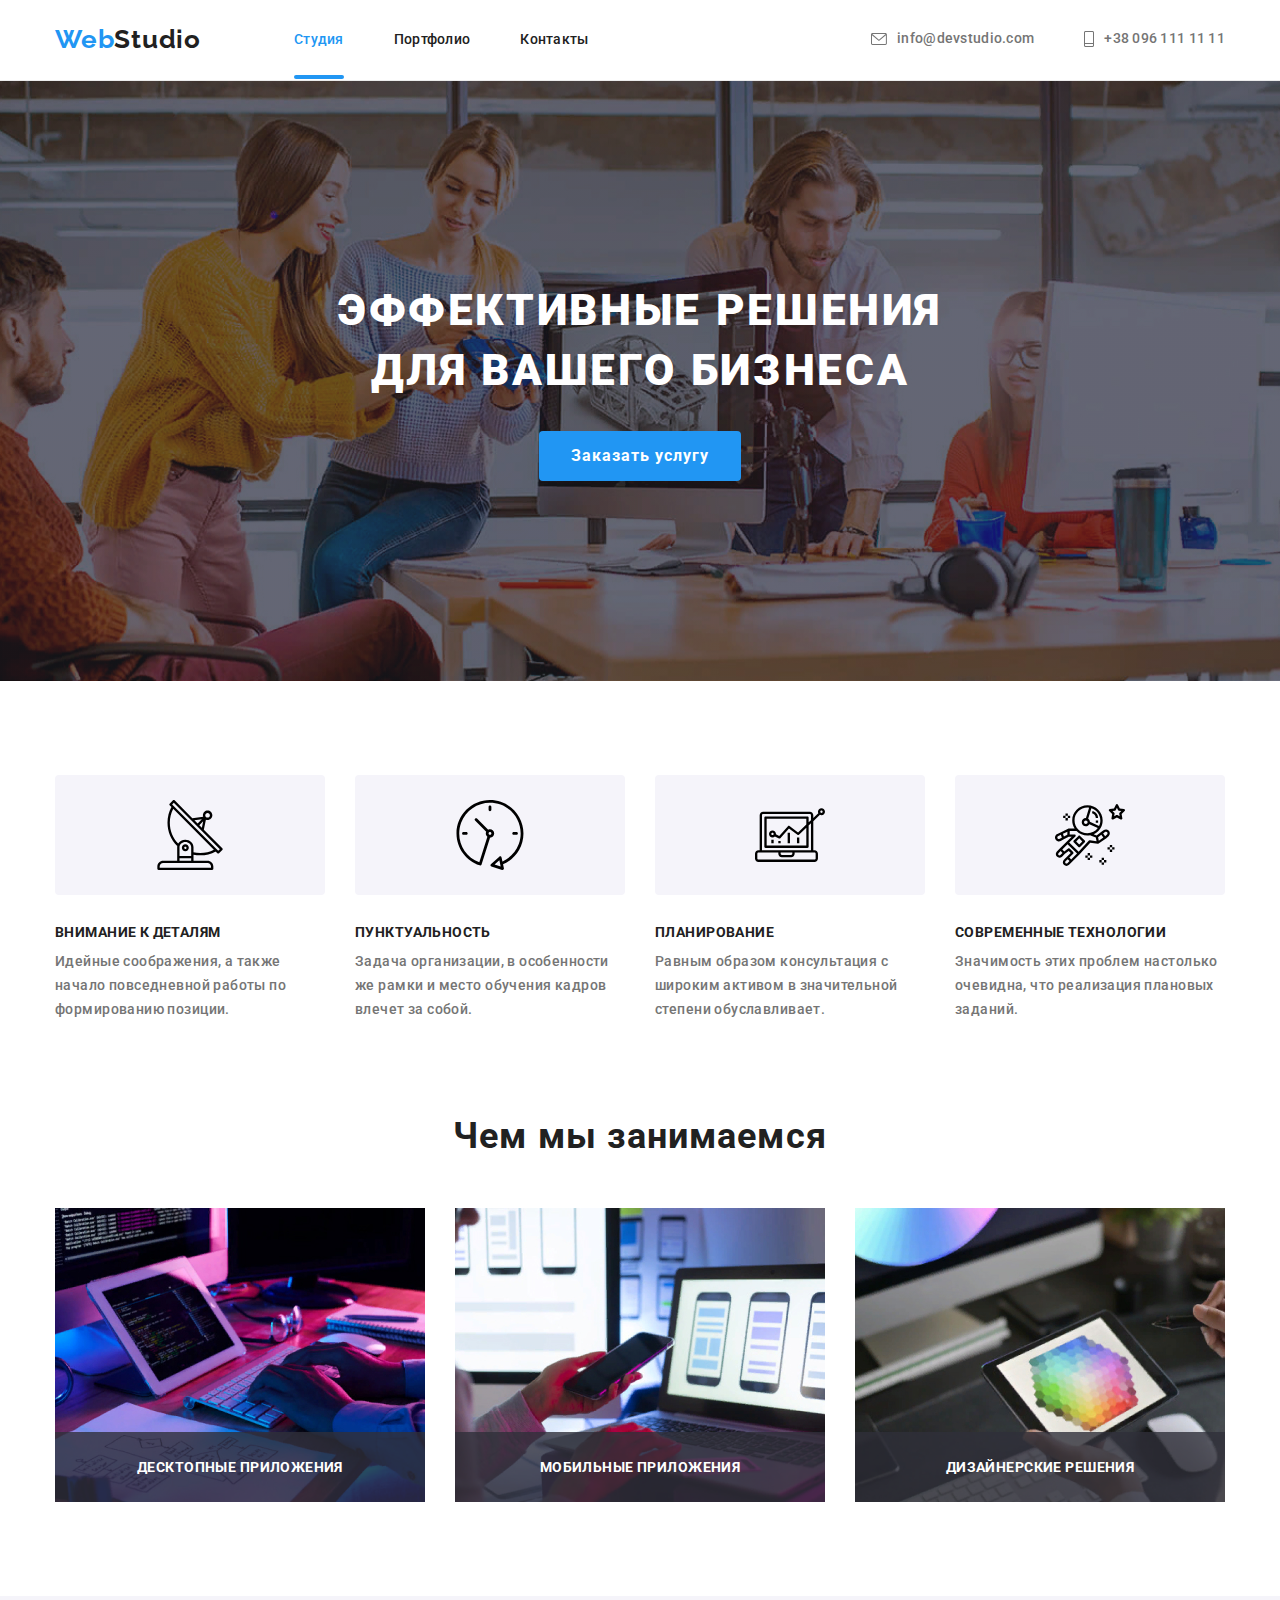
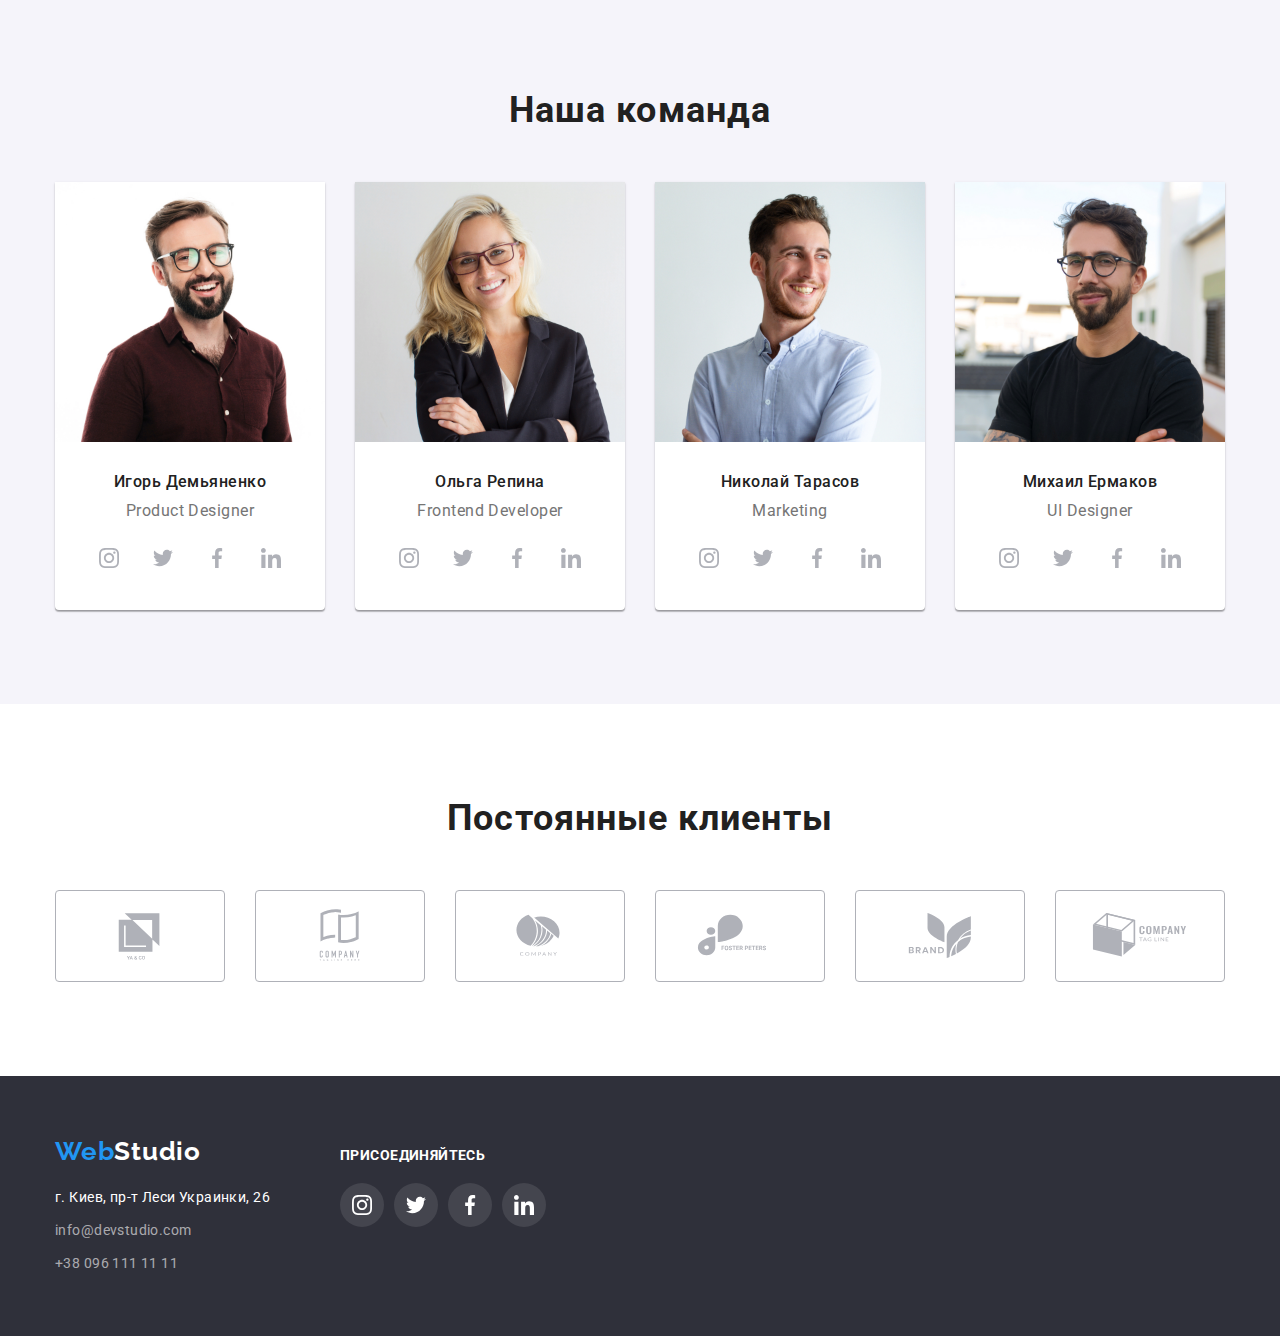
==== index.html @ 75748971 "start" ====
<!DOCTYPE html>
<html lang="ru">
<head>
    <meta charset="UTF-8">
    <meta http-equiv="X-UA-Compatible" content="IE=edge">
    <meta name="viewport" content="width=device-width, initial-scale=1.0">
    <title>Web Studio (Version 2.1) - Figma</title>
    <link rel="stylesheet" href="./css/modern-normalize.css">
    <link rel="stylesheet" href="./css/reset.css">
    <link rel="stylesheet" href="./css/styles.css">
    <link
        href="https://fonts.googleapis.com">
<link rel="preconnect" href="https://fonts.gstatic.com" crossorigin>
<link href="https://fonts.googleapis.com/css2?family=Raleway:wght@700&family=Roboto:wght@400;500;700;900&display=swap"
      rel="stylesheet"
    >
    <link rel="stylesheet" href="https://cdnjs.cloudflare.com/ajax/libs/animate.css/4.1.1/animate.min.css" />
</head>
<body>
    <header class="header">
       <div class="container header-container"> 
        <a class="link" href="/"><span class="first-logo">Web</span><span class="header-logo">Studio</span></a>
        <!-- Навигация на другие страницы -->
        <nav>
            <ul class="list header-list">
                <li class="header-item">
                    <a class="link current header-link" href="index.html">Студия</a>
                </li>
                <li class="header-item">
                    <a class="link header-link" href="portofolio.html">Портфолио</a>
                </li>
                <li class="header-item">
                    <a class="link header-link" href="/contact">Контакты</a>
                </li>
            </ul>            
        </nav>
        <ul class="list header-connect">
            
            <li class="header-item">
                <a class="link header-tel contact-icon-item" href="info@devstudio.com">
                    <svg class="contact-email-icon" width="16" height="12">
                        <use href="./images/icons.svg#icon-email"></use>
                    </svg>info@devstudio.com</a>
            </li>
            <li class="header-item">
                <a class="link  header-tel contact-icon-item" href="tel:+380961111111">
                    <svg class="contact-tel-icon" width="10" height="16">
                        <use href="./images/icons.svg#icon-tel"></use>
                    </svg> +38 096 111 11 11</a>
            </li>
        </ul>          
      </div>
    </header>
    <main>

        <section class="hero hero-background"> 
            <div class="container">
            <h1 class="hero-title">Эффективные решения для вашего бизнеса</h1>
            <button class="hero-btn" type="button" data-modal-open>Заказать услугу</button>
            </div>
        </section>
        <section class="section">
            <div class="container">
            <ul class="list header-list">
                <li class="item-grosse section-item">
                    <div class="section-icon">
                        <svg class="section-social-icon" width="70" height="70">
                            <use href="./images/icons.svg#icon-antenna"></use>
                        </svg>
                    </div>
                    <h3 class="section-title">Внимание к деталям</h3>
                    <p class="section-text">Идейные соображения, а также начало повседневной работы по формированию позиции.</p>
                </li>
                <li class="item-grosse section-item">
                    <div class="section-icon">
                        <svg class="section-social-icon" width="70" height="70">
                            <use href="./images/icons.svg#icon-clock"></use>
                        </svg>
                    </div>
                    <h3 class="section-title">Пунктуальность</h3>
                    <p class="section-text">Задача организации, в особенности же рамки и место обучения кадров влечет за собой.</p>
                </li>
                <li class="item-grosse section-item">
                    <div class="section-icon">
                        <svg class="section-social-icon" width="70" height="70">
                            <use href="./images/icons.svg#icon-diagram"></use>
                        </svg>
                    </div>
                    <h3 class="section-title">Планирование</h3>
                    <p class="section-text">Равным образом консультация с широким активом в значительной степени обуславливает.</p>
                </li>
                <li class="item-grosse section-item">
                    <div class="section-icon">
                        <svg class="section-social-icon" width="70" height="70">
                            <use href="./images/icons.svg#icon-astronaut"></use>
                        </svg>
                    </div>
                    <h3 class="section-title">Современные технологии</h3>
                    <p class="section-text">Значимость этих проблем настолько очевидна, что реализация плановых заданий.</p>
                </li>
            </ul>
            </div>
        </section>
        <section class="occupation">
            <div class="container">
            <h2 class="occupation-title">Чем мы занимаемся</h2>
            <ul class="list header-list">
                <li class="section-item">
                    <img src="./images/img.jpg" 
                         alt="рабочий стол" 
                         width="370"
                    >
                    <p class="occupation-text">Десктопные приложения</p>
                </li>
                <li class="section-item">
                    <img src="./images/img1.jpg" 
                         alt="смотрим на смартфон" 
                         width="370"
                    >
                    <p class="occupation-text">Мобильные приложения</p>
                </li>
                <li class="section-item">
                    <img src="./images/img2.jpg"
                         alt="планшет" 
                         width="370"
                    >
                    <p class="occupation-text">Дизайнерские решения</p>
                </li>
            </ul>
            </div>
        </section>
        <section class="section team">
            
            <div class="container">
            <h2 class="team-title">Наша команда</h2>
            <ul class="list header-list">
                <li class="team-item">
                    <img src="./images/img4.jpg" 
                         alt="фото Игорь Демьяненко"
                         width="270">
                    <div class="team-member-item"> 
                        <h3 class="team-member">Игорь Демьяненко</h3>
                        <p class="team-description" lang="en">Product Designer</p>
                        <ul class="team-social-list list"> 
                            <li class="team-social-item">
                                <a href=""
                                 class="team-social-link">
                                 <svg 
                                    class="team-social-icon" 
                                    width="20"
                                    height="20">
                                    <use href="./images/icons.svg#icon-instagram"></use>
                                 </svg>
                                </a>
                            </li>
                            <li class="team-social-item">
                                <a href="" class="team-social-link">
                                    <svg class="team-social-icon" width="20" height="20">
                                        <use href="./images/icons.svg#icon-twitter"></use>
                                    </svg>
                                </a>
                            </li>
                            <li class="team-social-item">
                                <a href="" class="team-social-link">
                                    <svg class="team-social-icon" width="20" height="20">
                                        <use href="./images/icons.svg#icon-facebook"></use>
                                    </svg>
                                </a>
                            </li>
                            <li class="team-social-item">
                                <a href="" class="team-social-link">
                                    <svg class="team-social-icon" width="20" height="20">
                                        <use href="./images/icons.svg#icon-linkedin"></use>
                                    </svg>
                                </a>
                            </li>
                        </ul>
                    </div>
                </li>
                <li class="team-item">
                    <img src="./images/img5.jpg" 
                         alt="фото Ольга Репина" 
                         width="270"
                    >
                    <div class="team-member-item">
                        <h3 class="team-member">Ольга Репина</h3>
                        <p class="team-description" lang="en">Frontend Developer</p>
                        <ul class="team-social-list list">
                            <li class="team-social-item">
                                <a href="" class="team-social-link">
                                    <svg class="team-social-icon" width="20" height="20">
                                        <use href="./images/icons.svg#icon-instagram"></use>
                                    </svg>
                                </a>
                            </li>
                            <li class="team-social-item">
                                <a href="" class="team-social-link">
                                    <svg class="team-social-icon" width="20" height="20">
                                        <use href="./images/icons.svg#icon-twitter"></use>
                                    </svg>
                                </a>
                            </li>
                            <li class="team-social-item">
                                <a href="" class="team-social-link">
                                    <svg class="team-social-icon" width="20" height="20">
                                        <use href="./images/icons.svg#icon-facebook"></use>
                                    </svg>
                                </a>
                            </li>
                            <li class="team-social-item">
                                <a href="" class="team-social-link">
                                    <svg class="team-social-icon" width="20" height="20">
                                        <use href="./images/icons.svg#icon-linkedin"></use>
                                    </svg>
                                </a>
                            </li>
                        </ul>
                    </div>
                </li>
                <li class="team-item">
                    <img src="./images/img6.jpg" 
                         alt="фото Николай Тарасов"
                         width="270"
                    >
                    <div class="team-member-item">
                        <h3 class="team-member">Николай Тарасов</h3>
                        <p class="team-description" lang="en">Marketing</p>
                        <ul class="team-social-list list">
                            <li class="team-social-item">
                                <a href="" class="team-social-link">
                                    <svg class="team-social-icon" width="20" height="20">
                                        <use href="./images/icons.svg#icon-instagram"></use>
                                    </svg>
                                </a>
                            </li>
                            <li class="team-social-item">
                                <a href="" class="team-social-link">
                                    <svg class="team-social-icon" width="20" height="20">
                                        <use href="./images/icons.svg#icon-twitter"></use>
                                    </svg>
                                </a>
                            </li>
                            <li class="team-social-item">
                                <a href="" class="team-social-link">
                                    <svg class="team-social-icon" width="20" height="20">
                                        <use href="./images/icons.svg#icon-facebook"></use>
                                    </svg>
                                </a>
                            </li>
                            <li class="team-social-item">
                                <a href="" class="team-social-link">
                                    <svg class="team-social-icon" width="20" height="20">
                                        <use href="./images/icons.svg#icon-linkedin"></use>
                                    </svg>
                                </a>
                            </li>
                        </ul>
                    </div>
                </li>
                <li class="team-item">
                    <img src="./images/img7.jpg"
                         alt="фото Михаил Ермаков"
                         width="270"
                    >
                    <div class="team-member-item">
                        <h3 class="team-member">Михаил Ермаков</h3>
                        <p class="team-description" lang="en">UI Designer</p>
                        <ul class="team-social-list list">
                            <li class="team-social-item">
                                <a href="" class="team-social-link">
                                    <svg class="team-social-icon" width="20" height="20">
                                        <use href="./images/icons.svg#icon-instagram"></use>
                                    </svg>
                                </a>
                            </li>
                            <li class="team-social-item">
                                <a href="" class="team-social-link">
                                    <svg class="team-social-icon" width="20" height="20">
                                        <use href="./images/icons.svg#icon-twitter"></use>
                                    </svg>
                                </a>
                            </li>
                            <li class="team-social-item">
                                <a href="" class="team-social-link">
                                    <svg class="team-social-icon" width="20" height="20">
                                        <use href="./images/icons.svg#icon-facebook"></use>
                                    </svg>
                                </a>
                            </li>
                            <li class="team-social-item">
                                <a href="" class="team-social-link">
                                    <svg class="team-social-icon" width="20" height="20">
                                        <use href="./images/icons.svg#icon-linkedin"></use>
                                    </svg>                                    
                                </a>
                            </li>
                        </ul>
                    </div>
                </li>
            </ul>
            </div>
        </section>
        <section class="section">
            <div class="container">
                <h2 class="team-title">Постоянные клиенты</h2>
                <ul class="client-social-list list">
                    <li class="client-social-item">
                        <a href="" class="client-social-link">
                            <svg class="client-social-icon" width="106" height="60">
                                 <use href="./images/icons.svg#icon-Logo1"></use>
                            </svg>
                        </a>
                    </li>
                    <li class="client-social-item">
                        <a href="" class="client-social-link">
                            <svg class="client-social-icon" width="106" height="60">
                                <use href="./images/icons.svg#icon-Logo2"></use>
                            </svg>
                        </a>
                    </li>
                    <li class="client-social-item">
                        <a href="" class="client-social-link">
                            <svg class="client-social-icon" width="106" height="60">
                                <use href="./images/icons.svg#icon-Logo3"></use>
                            </svg>
                        </a>
                    </li>
                    <li class="client-social-item">
                        <a href="" class="client-social-link">
                            <svg class="client-social-icon" width="106" height="60">
                                <use href="./images/icons.svg#icon-Logo4"></use>
                            </svg>
                        </a>
                    </li>
                    <li class="client-social-item">
                        <a href="" class="client-social-link">
                            <svg class="client-social-icon" width="106" height="60">
                                <use href="./images/icons.svg#icon-Logo5"></use>
                            </svg>
                        </a>
                    </li>
                    <li class="client-social-item">
                        <a href="" class="client-social-link">
                            <svg class="client-social-icon" width="106" height="60">
                                <use href="./images/icons.svg#icon-Logo6"></use>
                            </svg>
                        </a>
                    </li>
                </ul>
            </div>
        </section>

    </main>
    <footer class="foother">
    <div class="container foother-list header-list">
    <div>
    <a class="link foother-margin" href="/"><span class="first-logo">Web</span><span class="foother-logo">Studio</span></a>
        <address>             
            <ul class="list foother-margin"> 
                <li class="foother-item">
                    <a class="link foother-address" href="https://goo.gl/maps/ieKD5LUYVfnfS2iM7"
                    target="_blank"
                    rel="noopener noreferrer"
                    >г. Киев, пр-т Леси Украинки, 26
                    </a>
                </li>
                <li class="foother-item">
                    <a class="link foother-tel" href="mailto:info@devstudio.com">info@devstudio.com</a></li>
                <li class="foother-item">
                    <a class="link foother-tel" href="tel:+380961111111">+38 096 111 11 11</a></li>               
            </ul>
        </address>
        </div>   
            <div class="foother-social-contacts">
                <h3 class="foother-social-title">присоединяйтесь</h3>
                <ul class="team-social-list list">
                    <li class="team-social-item">
                        <a href="" class="foother-social-link">
                            <svg class="team-social-icon" width="20" height="20">
                                <use href="./images/icons.svg#icon-instagram"></use>
                            </svg>
                        </a>
                    </li>
                    <li class="team-social-item">
                        <a href="" class="foother-social-link">
                            <svg class="team-social-icon" width="20" height="20">
                                <use href="./images/icons.svg#icon-twitter"></use>
                            </svg>
                        </a>
                    </li>
                    <li class="team-social-item">
                        <a href="" class="foother-social-link">
                            <svg class="team-social-icon" width="20" height="20">
                                <use href="./images/icons.svg#icon-facebook"></use>
                            </svg>
                        </a>
                    </li>
                    <li class="team-social-item">
                        <a href="" class="foother-social-link">
                            <svg class="team-social-icon" width="20" height="20">
                                <use href="./images/icons.svg#icon-linkedin"></use>
                            </svg>
                        </a>
                    </li>
                </ul>
            </div>
        
        
    </div>
    </footer>
    <div class="backdrop is-hidden" data-modal>
        <div class="modal">
            <button type="button" class="modal-close" data-modal-close>
                    <svg class="icon-Vector" width="11" height="11">
                    <use href="./images/icons.svg#icon-Vector"></use>
                    </svg>        
            </button>
        </div>
    </div>
    <script src="./js/modal.js"></script>
</body>
</html>
---- css/styles.css ----
:root {
  --body-text-color: #212121;
  --accent-color: #2196f3;
  --primary-white-color: #ffffff;
  --discription-color: #757575;
}

body {
  font-family: "Roboto", sans-serif;
  color: var(--body-text-color);
}

.list {
  list-style: none;
}

.link {
  text-decoration: none;
}

.header {
  background: var(--primary-white-color);
  padding-top: 24px;
  padding-bottom: 25px;
  border-bottom: 1px solid #ececec;
}

.header-list {
  display: flex;
}

.foother-list {
  align-items: baseline;
}

.header-container {
  display: flex;
  align-items: center;
  flex-wrap: wrap;
}

.header-connect {
  display: flex;
  align-items: center;
  margin-left: auto;
}

.container {
  width: 1200px;
  padding-left: 15px;
  padding-right: 15px;
  margin: 0 auto;
}

/*------------ logo-------------*/

.first-logo {
  font-family: "Raleway", sans-serif;
  font-weight: 700;
  font-size: 26px;
  line-height: 1.19;
  letter-spacing: 0.03em;
  color: var(--accent-color);
}

.header-logo {
  font-family: "Raleway", sans-serif;
  font-weight: 700;
  font-size: 26px;
  line-height: 1.19;
  letter-spacing: 0.03em;
  color: var(--body-text-color);
  margin-right: 93px;
}

/*--------------HEADER-------------*/

.header-link {
  font-weight: 500;
  font-size: 14px;
  line-height: 1.14;
  letter-spacing: 0.02em;
  color: var(--body-text-color);
  transition: color 250ms linear;
  transition-timing-function: cubic-bezier(0.4, 0, 0.2, 1);
}

.header-item:not(:last-child) {
  margin-right: 50px;
}

.header-tel {
  font-weight: 500;
  font-size: 14px;
  line-height: 1.14;
  letter-spacing: 0.02em;
  color: var(--discription-color);
  transition: color 250ms linear;
  transition-timing-function: cubic-bezier(0.4, 0, 0.2, 1);
}

.foother-address:hover,
.foother-address:focus,
.foother-tel:hover,
.foother-tel:focus,
.header-tel:hover,
.header-link:hover,
.header-tel:focus,
.header-link:focus {
  color: var(--accent-color);
}

.current {
  color: var(--accent-color);
  position: relative;
}
.current::after {
  content: "";
  width: 100%;
  height: 4px;
  border-radius: 2px;
  position: absolute;
  background-color: var(--accent-color);
  left: 0;
  bottom: -32px;
}

.header-link:active {
  color: var(--accent-color);
}

/*----------------------hero-----------*/
.hero {
  background: #2f303a;
  padding: 200px 0px;
}

.hero-background {
  background-image: linear-gradient(
      rgba(47, 48, 58, 0.4),
      rgba(47, 48, 58, 0.4)
    ),
    url(../images/hero.jpg);
  background-repeat: no-repeat;
  background-position: center;
  background-size: cover;
  max-width: 1600px;
  margin: 0 auto;
}

.hero-btn {
  background: var(--accent-color);
  font-family: "Roboto", sans-serif;
  font-style: normal;
  font-weight: 700;
  font-size: 16px;
  line-height: 1.87;
  display: flex;
  align-items: center;
  text-align: center;
  letter-spacing: 0.06em;
  color: var(--primary-white-color);
  cursor: pointer;
  padding: 10px 32px;
  margin: 0 auto;
  border-width: 0;
  border-radius: 4px;
  transition: background-color 250ms linear, color 250ms linear;
  transition-timing-function: cubic-bezier(0.4, 0, 0.2, 1);
}

.hero-btn:hover {
  background-color: #188ce8;
}

.hero-title {
  font-weight: 900;
  font-size: 44px;
  line-height: 1.36;
  text-align: center;
  letter-spacing: 0.06em;
  text-transform: uppercase;
  color: var(--primary-white-color);
  max-width: 696px;
  margin: 0 auto;
  margin-bottom: 30px;
}

/*----------------- abaut -------------------*/
.section {
  padding-top: 94px;
  padding-bottom: 94px;
}

.section-icon {
  width: 270px;
  height: 120px;
  background: #f5f4fa;
  border-radius: 4px;
  display: flex;
  align-items: center;
  justify-content: center;
  margin-bottom: 30px;
}

.section-title {
  font-weight: 700;
  font-size: 14px;
  line-height: 1.14;
  letter-spacing: 0.03em;
  text-transform: uppercase;
  color: var(--body-text-color);
  margin-bottom: 10px;
}

.team-item:not(:last-child),
.section-item:not(:last-child) {
  margin-right: 30px;
}

.section-item {
  width: 370px;
  position: relative;
}
.occupation-text {
  position: absolute;
  padding: 27px;
  bottom: 0;
  right: 0;
  left: 0;
  background: rgba(47, 48, 58, 0.8);
  font-weight: 700;
  font-size: 14px;
  line-height: 16px;
  text-align: center;
  letter-spacing: 0.03em;
  text-transform: uppercase;

  color: #ffffff;
}

.item-grosse {
  max-width: 270px;
}

.section-text {
  font-weight: 500;
  font-size: 14px;
  line-height: 1.71;
  letter-spacing: 0.03em;
  color: var(--discription-color);
}

/*--------------- team/occupation -------------*/
.occupation {
  padding-bottom: 94px;
}
.team {
  background: #f5f4fa;
}

.occupation-title,
.team-title {
  font-weight: 700;
  font-size: 36px;
  line-height: 1.16;
  text-align: center;
  letter-spacing: 0.03em;
  color: var(--body-text-color);
  margin-bottom: 50px;
}

.team-member-item {
  padding-top: 30px;
  padding-bottom: 30px;
}

.team-member {
  font-weight: 500;
  font-size: 16px;
  line-height: 19px;
  /* identical to box height */
  text-align: center;
  letter-spacing: 0.03em;
  color: var(--body-text-color);
  margin-bottom: 10px;
}

.team-description {
  font-size: 16px;
  line-height: 19px;
  /* identical to box height */
  text-align: center;
  letter-spacing: 0.03em;
  color: var(--discription-color);
  margin-bottom: 16px;
}

.team-item {
  background: var(--primary-white-color);
  /* material shadow v1 */
  box-shadow: 0px 1px 3px rgba(0, 0, 0, 0.12), 0px 1px 1px rgba(0, 0, 0, 0.14),
    0px 2px 1px rgba(0, 0, 0, 0.2);
  border-radius: 0px 0px 4px 4px;
}

.team-social-list,
.client-social-list {
  display: flex;
  justify-content: center;
}

.team-social-item + .team-social-item {
  margin-left: 10px;
}

.team-social-link {
  width: 44px;
  height: 44px;
  background: var(--primary-white-color);
  display: flex;
  justify-content: center;
  align-items: center;
  border-radius: 50%;
  color: #afb1b8;
  transition: background-color 250ms linear, color 250ms linear;
  transition-timing-function: cubic-bezier(0.4, 0, 0.2, 1);
}
/*
.team-social-icon:hover,
.team-social-icon:focus {
  fill: var(--primary-white-color);
}*/

.team-social-icon {
  fill: currentColor;
}

.team-social-link:hover,
.team-social-link:focus {
  background-color: var(--accent-color);
  color: var(--primary-white-color);
}

/*.team-social-link:hover .team-social-icon,
.team-social-link:focus .team-social-icon {
  fill: var(--primary-white-color);

}*/

/*----------------clients----------------*/

.client-social-link {
  width: 170px;
  height: 92px;
  border: 1px solid #afb1b8;
  box-sizing: border-box;
  border-radius: 4px;
  display: flex;
  justify-content: center;
  align-items: center;
  color: #afb1b8;
  transition: border-color 250ms linear, color 250ms linear;
  transition-timing-function: cubic-bezier(0.4, 0, 0.2, 1);
}

.client-social-icon {
  fill: currentColor;
}

.client-social-link:hover,
.client-social-link:focus {
  color: var(--accent-color);
  border: 1px solid var(--accent-color);
}

.client-social-item + .client-social-item {
  margin-left: 30px;
}

/*--------------- foother -------------*/
.foother {
  padding-top: 60px;
  padding-bottom: 60px;
  background: #2f303a;
}

.foother-logo {
  font-family: "Raleway", sans-serif;
  font-weight: 700;
  font-size: 26px;
  line-height: 1.19;
  letter-spacing: 0.03em;
  color: var(--primary-white-color);
}

.foother-address {
  font-style: normal;
  font-weight: normal;
  font-size: 14px;
  line-height: 1.71;
  letter-spacing: 0.03em;
  color: var(--primary-white-color);
  transition: color 250ms linear;
  transition-timing-function: cubic-bezier(0.4, 0, 0.2, 1);
}

.foother-tel {
  font-style: normal;
  font-weight: normal;
  font-size: 14px;
  line-height: 1.71;
  letter-spacing: 0.03em;
  color: rgba(255, 255, 255, 0.6);
  transition: color 250ms linear;
  transition-timing-function: cubic-bezier(0.4, 0, 0.2, 1);
}

.foother-item:not(:last-child) {
  margin-bottom: 9px;
}

.foother-margin {
  margin-top: 20px;
}

/*-------------portofolio-----------*/

.portofolio-title {
  font-weight: 700;
  font-size: 18px;
  line-height: 2;
  letter-spacing: 0.06em;
  color: var(--body-text-color);
  margin-bottom: 4px;
}

.portofolio-item:not(:nth-child(3n)) {
  margin-right: 30px;
}

.portofolio-item:hover,
.portofolio-item:focus {
  box-shadow: 0px 1px 1px rgba(0, 0, 0, 0.12), 0px 4px 4px rgba(0, 0, 0, 0.06),
    1px 4px 6px rgba(0, 0, 0, 0.16);
}

.portofolio-pad {
  padding: 20px 24px;
}

.portofolio-item {
  background: var(--primary-white-color);
  border: 1px solid #eeeeee;
  box-sizing: border-box;
  width: 370px;
  transition: box-shadow 250ms linear, color 250ms linear;
  transition-timing-function: cubic-bezier(0.4, 0, 0.2, 1);
  position: relative;
}

.portofolio-item:hover .portofolio-img-text {
  transform: translateY(0);
}

.portofolio-item-wrap {
  position: relative;
  overflow: hidden;
}

.portofolio-img-text {
  position: absolute;
  top: 0;
  right: 0;
  left: 0;
  font-weight: 400;
  font-size: 18px;
  line-height: 1.5;
  padding: 63px 24px;
  letter-spacing: 0.03em;
  height: 100%;
  background: rgba(33, 150, 243, 0.9);
  color: var(--primary-white-color);
  transform: translateY(100%);
  transition: transform 250ms linear;
  transition-timing-function: cubic-bezier(0.4, 0, 0.2, 1);
}

.portofolio-item:not(:nth-child(n + 7)) {
  margin-bottom: 30px;
}

.portofolio-description {
  font-size: 16px;
  line-height: 1.87;
  letter-spacing: 0.03em;
  color: var(--discription-color);
}

.portofolio-btn {
  background: #f5f4fa;
  border-radius: 4px;
  font-family: "Roboto", sans-serif;
  font-weight: 500;
  border-width: 0;
  font-size: 16px;
  line-height: 1.62;
  text-align: center;
  letter-spacing: 0.03em;
  color: var(--body-text-color);
  cursor: pointer;
  padding: 6px 22px;
  margin-left: 8px;
  transition: box-shadow 250ms linear, background-color 250ms linear,
    color 250ms linear;
  transition-timing-function: cubic-bezier(0.4, 0, 0.2, 1);
}

.ul-btn {
  justify-content: center;
  padding-bottom: 50px;
}
.portofolio-btn:hover,
.portofolio-btn:focus {
  cursor: pointer;
  color: var(--primary-white-color);
  background: var(--accent-color);
  box-shadow: 0px 3px 1px rgba(0, 0, 0, 0.1), 0px 1px 2px rgba(0, 0, 0, 0.08),
    0px 2px 2px rgba(0, 0, 0, 0.12);
}
.contact-tel-icon {
  fill: currentColor;
  margin-right: 10px;
  width: 10px;
  height: 16px;
  align-items: center;
}

.contact-email-icon {
  fill: currentColor;
  margin-right: 10px;
  width: 16px;
  height: 12px;
  align-items: center;
}

.contact-icon-item {
  display: flex;
  align-items: center;
  justify-content: center;
}

.foother-social-title {
  font-family: Roboto;
  font-style: normal;
  font-weight: bold;
  font-size: 14px;
  line-height: 16px;
  letter-spacing: 0.03em;
  text-transform: uppercase;
  color: #ffffff;
  margin-bottom: 20px;
}

.foother-social-contacts {
  margin-left: 70px;
}

.foother-social-link {
  width: 44px;
  height: 44px;
  background: rgba(255, 255, 255, 0.1);
  display: flex;
  justify-content: center;
  align-items: center;
  border-radius: 50%;
  color: var(--primary-white-color);
  transition: background-color 250ms linear, color 250ms linear;
  transition-timing-function: cubic-bezier(0.4, 0, 0.2, 1);
}

.foother-social-link:hover,
.foother-social-link:focus {
  background-color: var(--accent-color);
}

.backdrop {
  position: fixed;
  top: 0;
  width: 100vw;
  height: 100vh;
  background-color: rgba(0, 0, 0, 0.2);
  transition: opacity 500ms, visibility 500ms;
}

.backdrop.is-hidden .modal {
  transform: scale(0.5);
}

.modal {
  width: 528px;
  min-height: 581px;
  background-color: var(--primary-white-color);
  border-radius: 4px;
  position: absolute;
  top: 50%;
  left: 50%;
  box-shadow: 0px 1px 3px rgba(0, 0, 0, 0.12), 0px 1px 1px rgba(0, 0, 0, 0.14),
    0px 2px 1px rgba(0, 0, 0, 0.2);
  transform: translate(-50%, -50%) scale(1);
  transition: transform 500ms;
}

.modal-close {
  width: 30px;
  height: 30px;
  border-radius: 50%;
  background: #ffffff;
  border: 1px solid rgba(0, 0, 0, 0.1);
  background-color: transparent;
  display: flex;
  align-items: center;
  justify-content: center;
  position: absolute;
  top: 8px;
  right: 8px;
  color: #000000;
  padding: 0;
}

.is-hidden {
  opacity: 0;
  pointer-events: none;
  visibility: hidden;
}
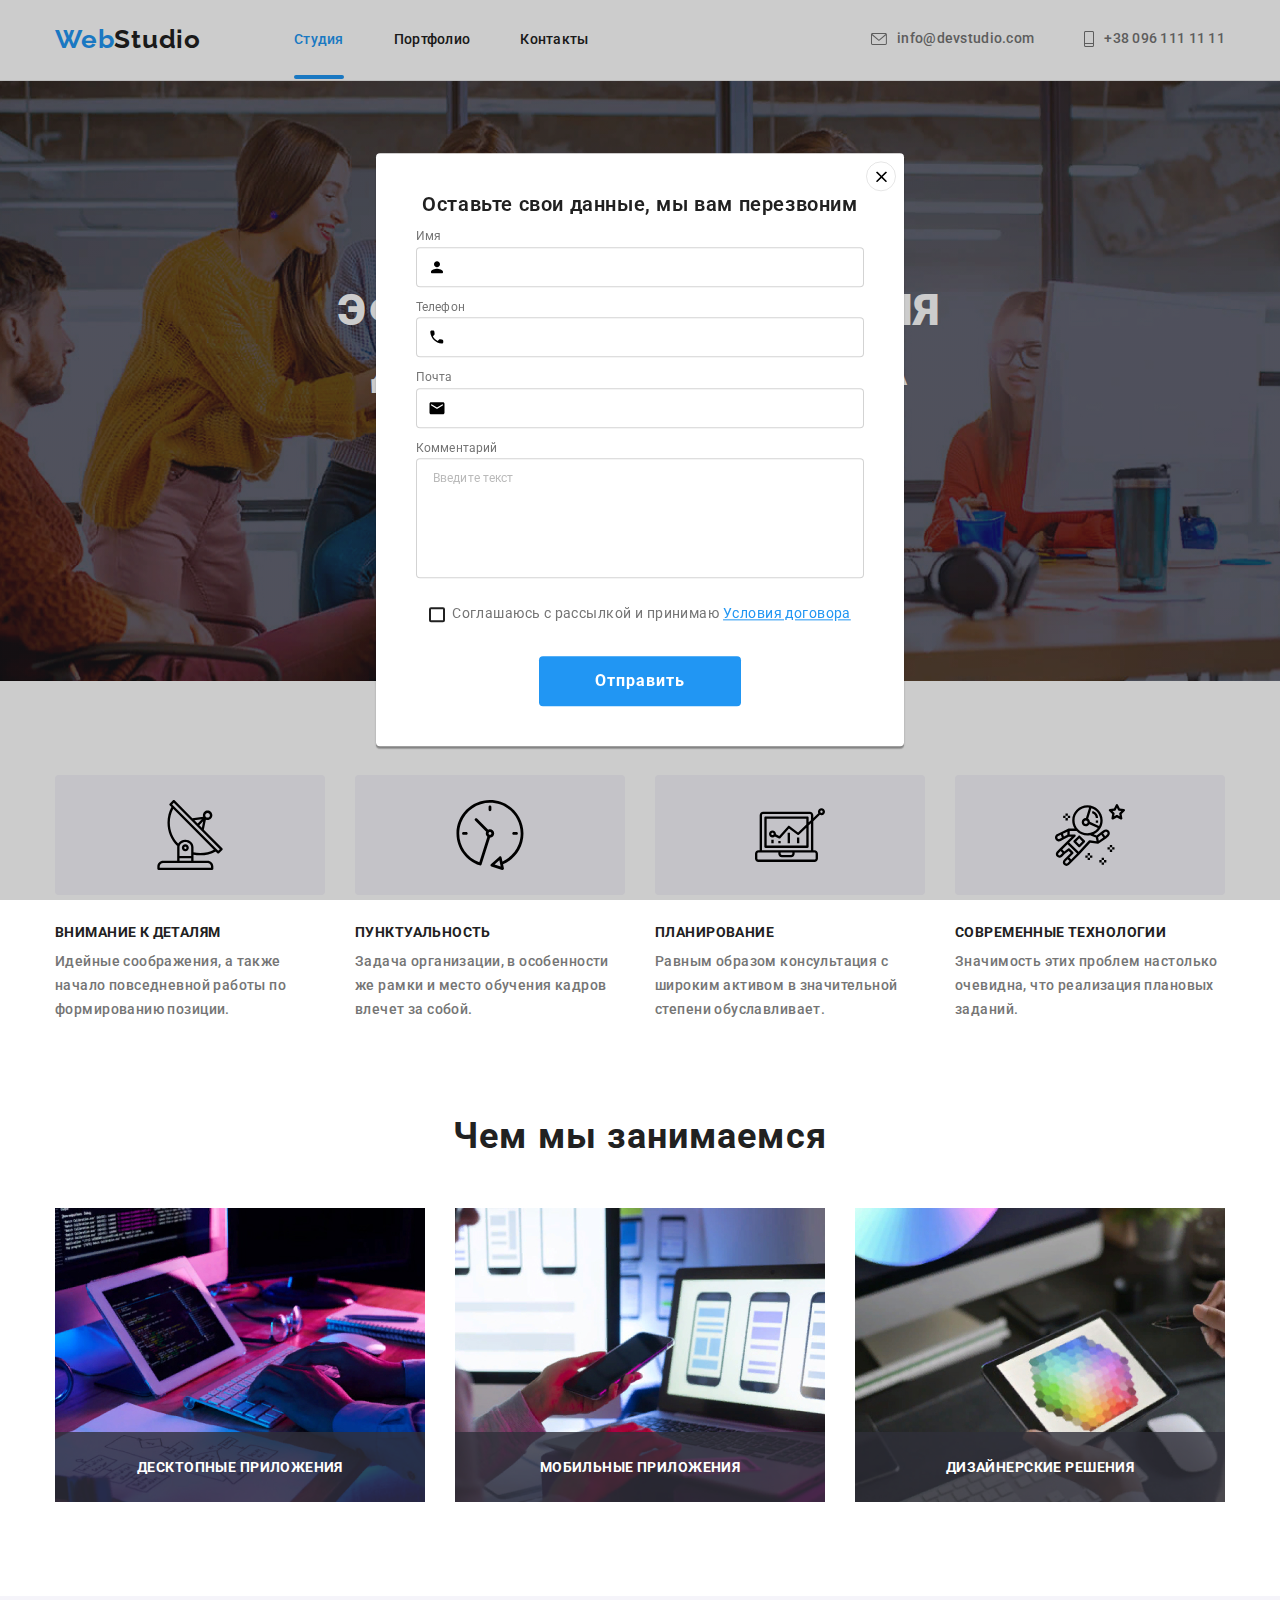
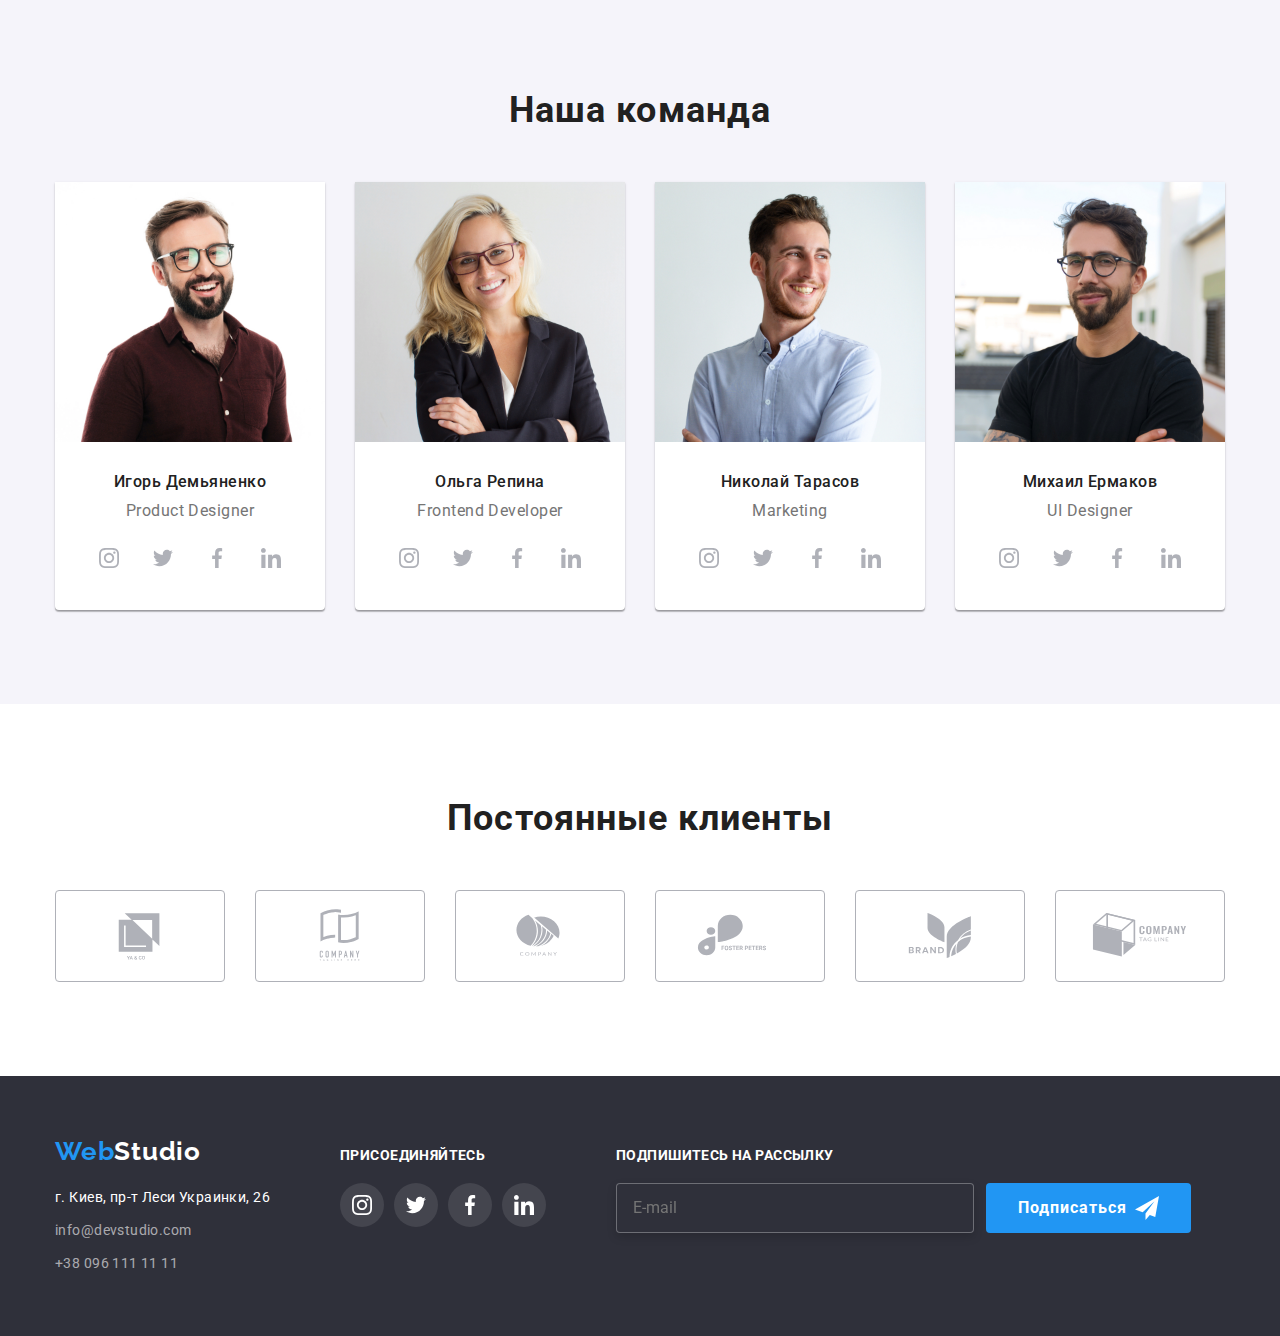
==== commit 446e8db9: "hw6" ====
--- a/index.html
+++ b/index.html
@@ -404,18 +404,104 @@
                     </li>
                 </ul>
             </div>
+            <div class="foother-social-contacts">
+                <h3 class="foother-social-title">Подпишитесь на рассылку</h3>
+                <form action="#" class="follow">
+                    <div class="cb-item">
+                        <input class="follow-input" 
+                        type="email" 
+                        placeholder="E-mail">
+
+                        <button class="hero-btn">Подписаться
+                            <svg class="icon-send" width="24" height="24">
+                                <use href="./images/icons.svg#icon-send"></use>
+                            </svg>
+                        </button>
+                    </div>
+                </form>
+            </div>
         
         
     </div>
     </footer>
-    <div class="backdrop is-hidden" data-modal>
+    <div class="backdrop" data-modal>
         <div class="modal">
             <button type="button" class="modal-close" data-modal-close>
                     <svg class="icon-Vector" width="11" height="11">
                     <use href="./images/icons.svg#icon-Vector"></use>
                     </svg>        
             </button>
+            <p class="modal-title">Оставьте свои данные, мы вам перезвоним</p>
+            <form action="#">
+                <div class="form-field">
+                    <label class="input-text" for="user-name">Имя</label>
+                    <div class="input-wrap">
+                    <input type="name" 
+                        class="form-input"
+                        name="user-name" 
+                        placeholder=""
+                        required
+                        id="user-name"
+                         />
+                        <svg class="icon-email1" width="18" height="18">
+                            <use href="./images/icons.svg#icon-person"></use>
+                        </svg>
+                        </div>
+                    </div>
+                <div class="form-field">
+                    <label class="input-text" for="user-tel">Телефон</label>
+                    <div class="input-wrap">
+                    <input type="tel" 
+                            class="form-input" 
+                            name="user-tel" 
+                            placeholder=""
+                            required
+                            id="user-tel"
+                            />
+                            <svg class="icon-email1" width="18" height="18">
+                                <use href="./images/icons.svg#icon-phone"></use>
+                            </svg>
+                            </div>
+                        </div>
+                <div class="form-field">
+                    <label class="input-text" for="user-email">Почта</label>
+                       <div class="input-wrap">     
+                        <input type="email" 
+                            class="form-input" 
+                            name="user-email" 
+                            placeholder=""
+                            required
+                            id="user-email"
+                        />
+                        <svg class="icon-email1" width="18" height="18">
+                            <use href="./images/icons.svg#icon-email1"></use>
+                        </svg>
+                        </div>
+                            
+                </div>
+                <div class="form-field">
+                    <label class="input-text" for="user-text">Комментарий</label>
+                      <textarea class="form-text" 
+                                name="user-text" 
+                                id="user-text" 
+                                placeholder="Введите текст"
+                      ></textarea>
+                </div>
+                    <div class="form-field cb-item">
+                        <input type="checkbox" 
+                        name="policy" 
+                        id="policy"
+                        class="policy-check visually-hidden"
+                        required 
+                        /> 
+                        <label for="policy" class="check-text">
+                        Соглашаюсь с рассылкой и принимаю
+                           <a href="" class="cbtext">Условия договора</a></label>
+                    </div>
+                <button type="submit" class="modal-btn">Отправить</button>
+             </form>
         </div>
+
     </div>
     <script src="./js/modal.js"></script>
 </body>
--- a/css/styles.css
+++ b/css/styles.css
@@ -609,6 +609,7 @@
     0px 2px 1px rgba(0, 0, 0, 0.2);
   transform: translate(-50%, -50%) scale(1);
   transition: transform 500ms;
+  padding: 40px;
 }
 
 .modal-close {
@@ -627,9 +628,178 @@
   color: #000000;
   padding: 0;
 }
+.modal-close:hover {
+  fill: var(--accent-color);
+}
 
 .is-hidden {
   opacity: 0;
   pointer-events: none;
   visibility: hidden;
 }
+
+.modal-title {
+  font-weight: 600;
+  font-size: 20px;
+  line-height: 23px;
+  text-align: center;
+  letter-spacing: 0.03em;
+  color: #212121;
+  margin-bottom: 10px;
+}
+
+.form-input {
+  width: 100%;
+  border: 1px solid rgba(33, 33, 33, 0.2);
+  box-sizing: border-box;
+  border-radius: 4px;
+  height: 40px;
+  padding: 11px 40px;
+  outline: none;
+}
+
+.modal-btn {
+  background: var(--accent-color);
+  font-family: "Roboto", sans-serif;
+  font-style: normal;
+  font-weight: 700;
+  font-size: 16px;
+  line-height: 1.87;
+  display: flex;
+  align-items: center;
+  text-align: center;
+  letter-spacing: 0.06em;
+  color: var(--primary-white-color);
+  cursor: pointer;
+  padding: 10px 56px;
+  margin: 0 auto;
+  border-width: 0;
+  border-radius: 4px;
+  transition: background-color 250ms linear, color 250ms linear;
+  transition-timing-function: cubic-bezier(0.4, 0, 0.2, 1);
+}
+
+.input-text {
+  font-style: normal;
+  font-weight: normal;
+  font-size: 12px;
+  line-height: 1.71;
+  letter-spacing: 0.01em;
+  color: #757575;
+}
+
+.form-field {
+  margin-bottom: 10px;
+}
+
+.form-text:focus {
+  border-color: var(--accent-color);
+}
+
+.form-text {
+  width: 100%;
+  height: 120px;
+  border: 1px solid rgba(33, 33, 33, 0.2);
+  box-sizing: border-box;
+  border-radius: 4px;
+
+  padding: 12px 16px;
+  resize: none;
+  outline: none;
+}
+
+.form-text::placeholder {
+  font-size: 12px;
+  line-height: 14px;
+  letter-spacing: 0.01em;
+
+  color: rgba(117, 117, 117, 0.5);
+}
+.check-text {
+  font-family: Roboto;
+  font-weight: 400;
+  font-size: 14px;
+  line-height: 1.71;
+  letter-spacing: 0.03em;
+  color: #757575;
+  display: flex;
+  justify-content: center;
+  align-items: center;
+  position: relative;
+}
+.check-text::before {
+  content: "";
+  width: 16px;
+  height: 15px;
+  border: 2px solid var(--body-text-color);
+  border-radius: 2px;
+  margin-right: 7px;
+}
+
+.cbtext {
+  position: relative;
+  font-size: 14px;
+  line-height: 1.71;
+  letter-spacing: 0.03em;
+  color: var(--accent-color);
+  padding-left: 4px;
+}
+.cb-item {
+  display: flex;
+  justify-content: center;
+  margin-top: 20px;
+  margin-bottom: 30px;
+}
+
+.follow-input {
+  width: 358px;
+  height: 50px;
+  border: 1px solid rgba(255, 255, 255, 0.3);
+  box-sizing: border-box;
+  filter: drop-shadow(0px 4px 4px rgba(0, 0, 0, 0.15));
+  border-radius: 4px;
+  background: #2f303a;
+  margin-right: 12px;
+  color: rgba(255, 255, 255, 0.6);
+  padding-left: 16px;
+}
+
+.input-wrap {
+  position: relative;
+}
+.icon-email1 {
+  position: absolute;
+  left: 12px;
+  top: 50%;
+  transform: translateY(-50%);
+}
+
+.form-input:focus {
+  border-color: var(--accent-color);
+}
+
+.form-input:focus + .icon-email1 {
+  fill: var(--accent-color);
+}
+.policy-check:checked + .check-text::before {
+  border: none;
+  background-image: url(../images/icon-check.svg);
+  background-repeat: no-repeat;
+  background-position: center;
+  background-size: cover;
+}
+.visually-hidden {
+  position: absolute;
+  white-space: nowrap;
+  width: 1px;
+  height: 1px;
+  overflow: hidden;
+  border: 0;
+  padding: 0;
+  clip: rect(0 0 0 0);
+  clip-path: inset(50%);
+  margin: -1px;
+}
+.icon-send {
+  margin-left: 8px;
+}
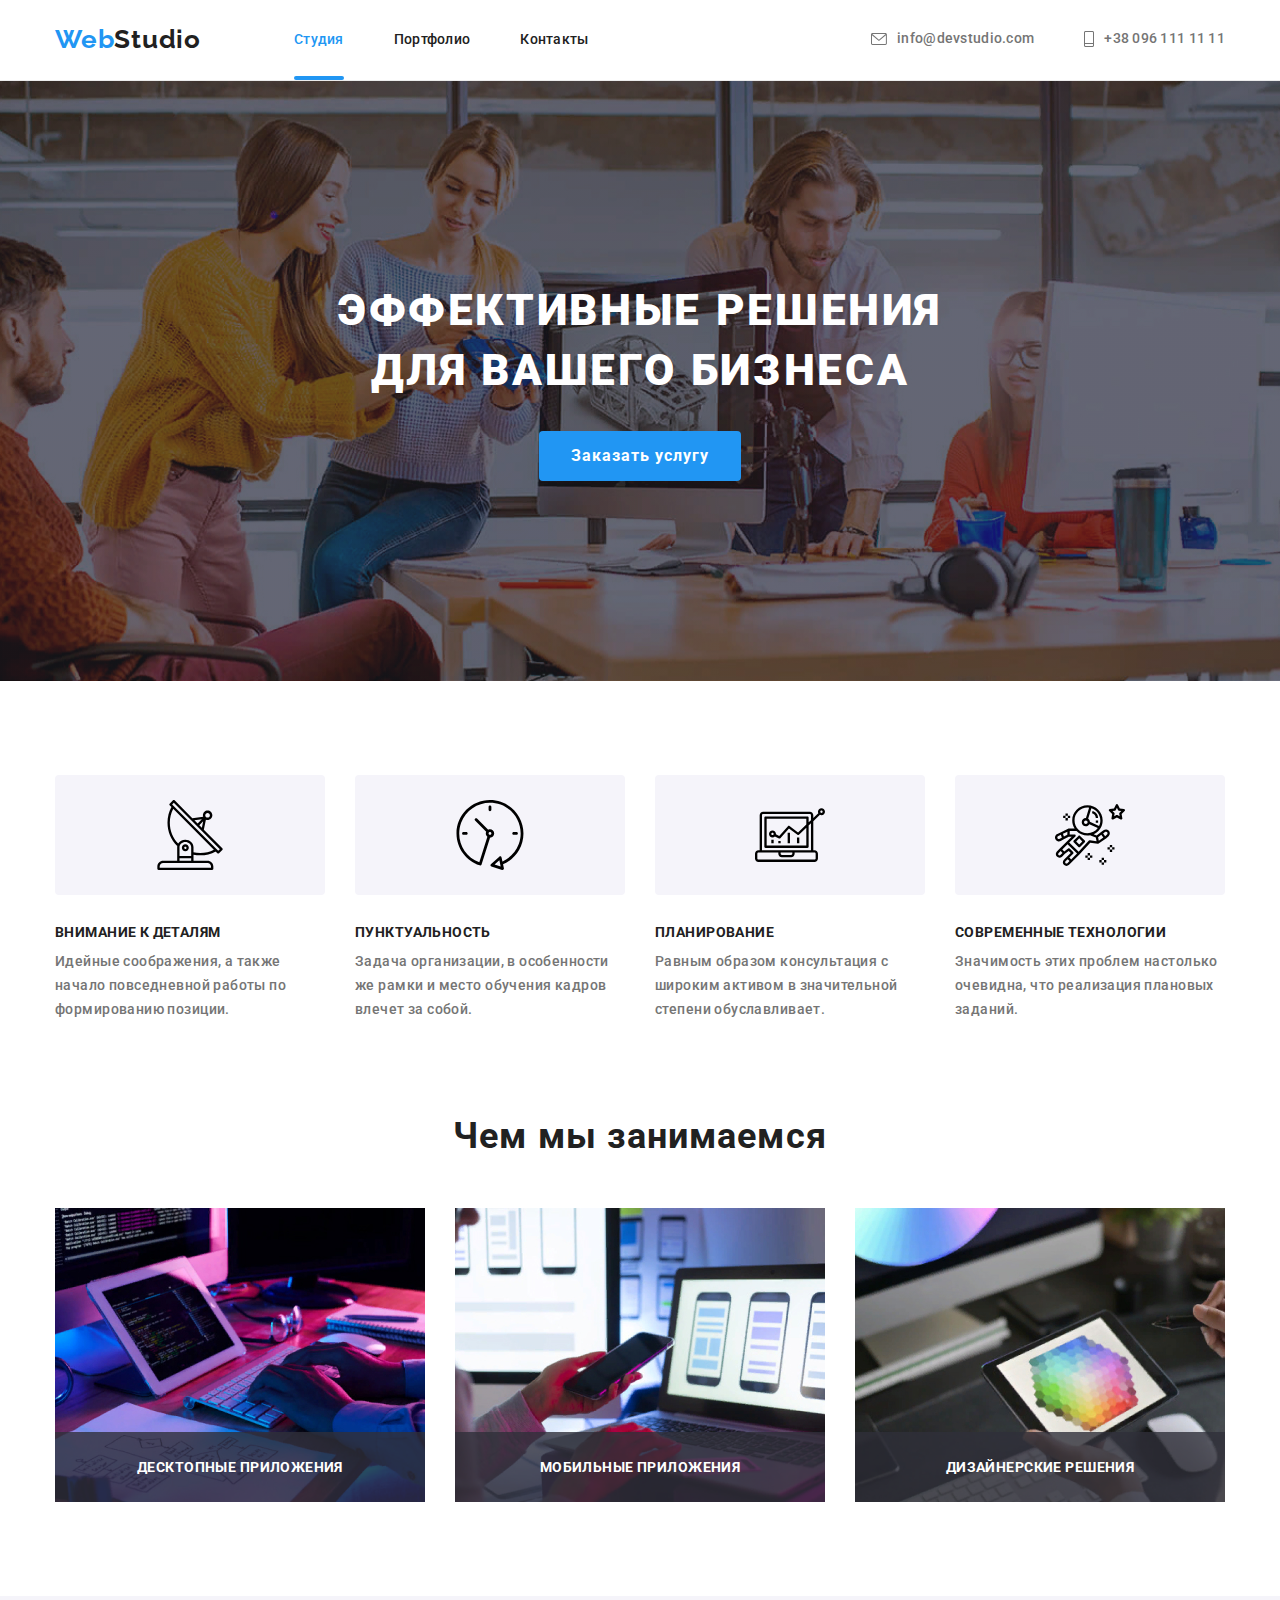
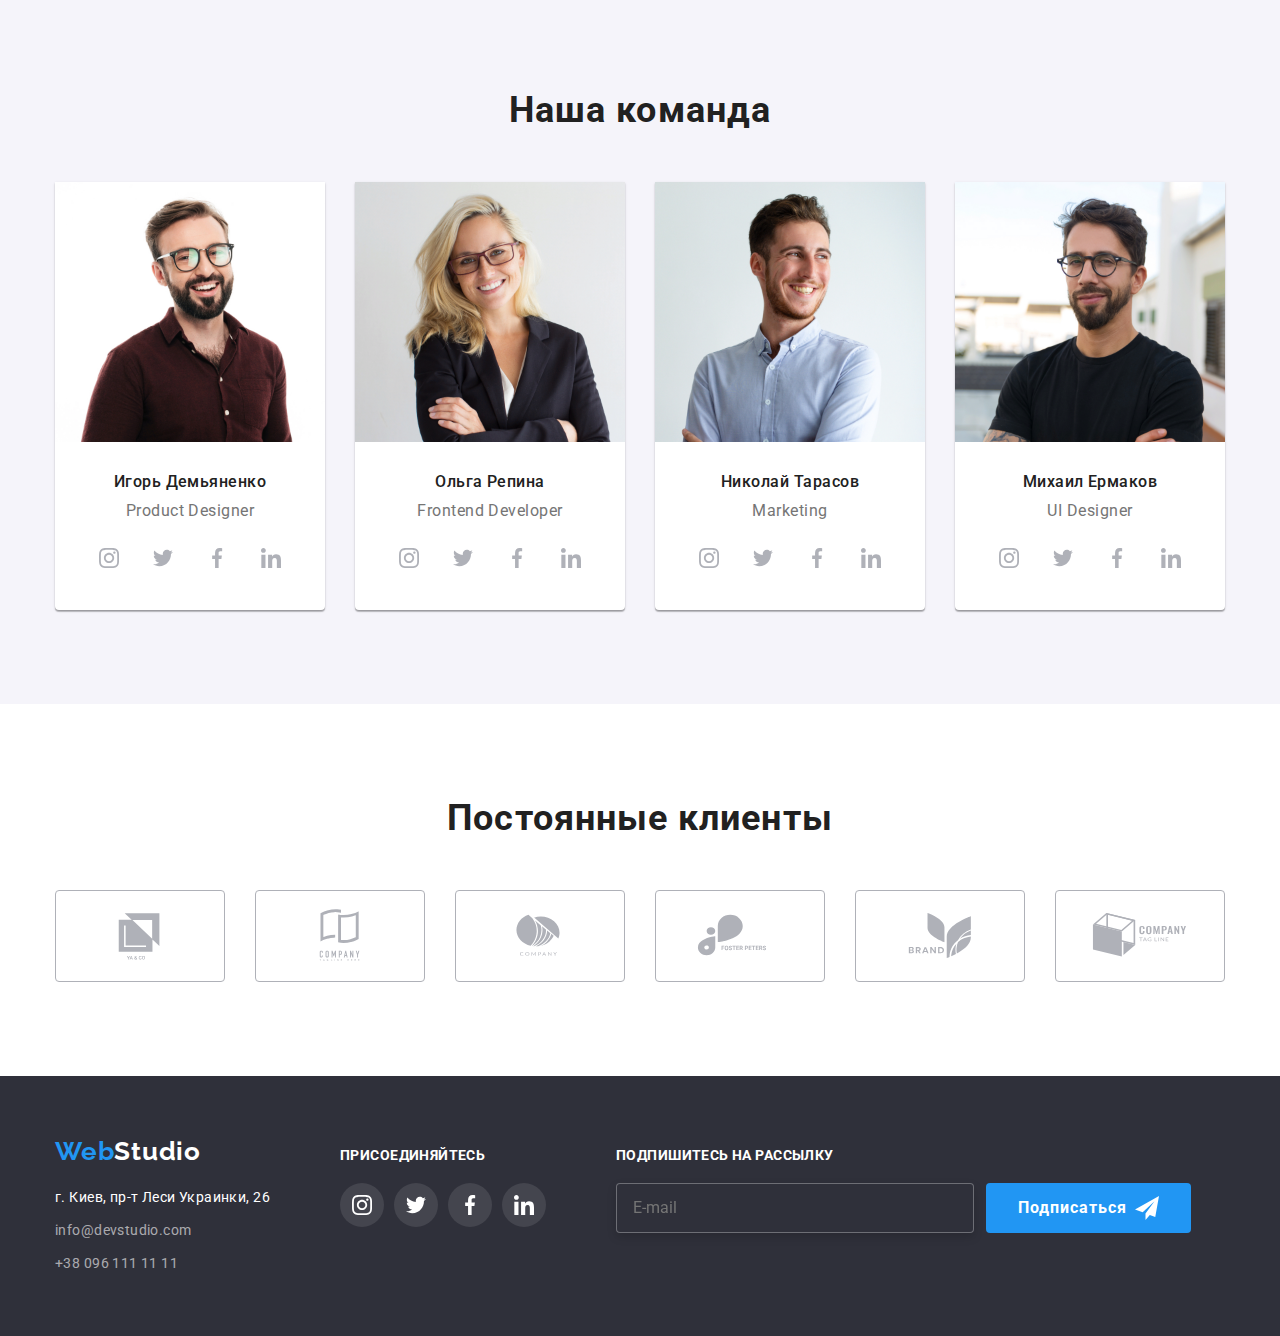
==== commit ca6082c2: "adds" ====
--- a/index.html
+++ b/index.html
@@ -30,7 +30,7 @@
                     <a class="link header-link" href="portofolio.html">Портфолио</a>
                 </li>
                 <li class="header-item">
-                    <a class="link header-link" href="/contact">Контакты</a>
+                    <a class="link header-link" href="#">Контакты</a>
                 </li>
             </ul>            
         </nav>
@@ -410,9 +410,10 @@
                     <div class="cb-item">
                         <input class="follow-input" 
                         type="email" 
-                        placeholder="E-mail">
-
-                        <button class="hero-btn">Подписаться
+                        placeholder="E-mail"
+                        name="subscribe"
+                        >
+                        <button type="submit" class="hero-btn">Подписаться
                             <svg class="icon-send" width="24" height="24">
                                 <use href="./images/icons.svg#icon-send"></use>
                             </svg>
@@ -424,7 +425,7 @@
         
     </div>
     </footer>
-    <div class="backdrop" data-modal>
+    <div class="backdrop is-hidden" data-modal>
         <div class="modal">
             <button type="button" class="modal-close" data-modal-close>
                     <svg class="icon-Vector" width="11" height="11">
--- a/css/styles.css
+++ b/css/styles.css
@@ -122,7 +122,7 @@
   position: absolute;
   background-color: var(--accent-color);
   left: 0;
-  bottom: -32px;
+  bottom: -33px;
 }
 
 .header-link:active {
@@ -627,9 +627,16 @@
   right: 8px;
   color: #000000;
   padding: 0;
-}
-.modal-close:hover {
-  fill: var(--accent-color);
+  transition: background-color 250ms linear, color 250ms linear;
+  transition-timing-function: cubic-bezier(0.4, 0, 0.2, 1);
+}
+.modal-close {
+  fill: currentColor;
+}
+
+.modal-close:hover,
+.modal-close:focus {
+  color: var(--accent-color);
 }
 
 .is-hidden {
@@ -675,8 +682,13 @@
   margin: 0 auto;
   border-width: 0;
   border-radius: 4px;
-  transition: background-color 250ms linear, color 250ms linear;
-  transition-timing-function: cubic-bezier(0.4, 0, 0.2, 1);
+  transition: box-shadow 250ms linear, color 250ms linear;
+  transition-timing-function: cubic-bezier(0.4, 0, 0.2, 1);
+}
+
+.modal-btn:focus,
+.modal-btn:hover {
+  box-shadow: 0px 4px 4px rgba(0, 0, 0, 0.15);
 }
 
 .input-text {
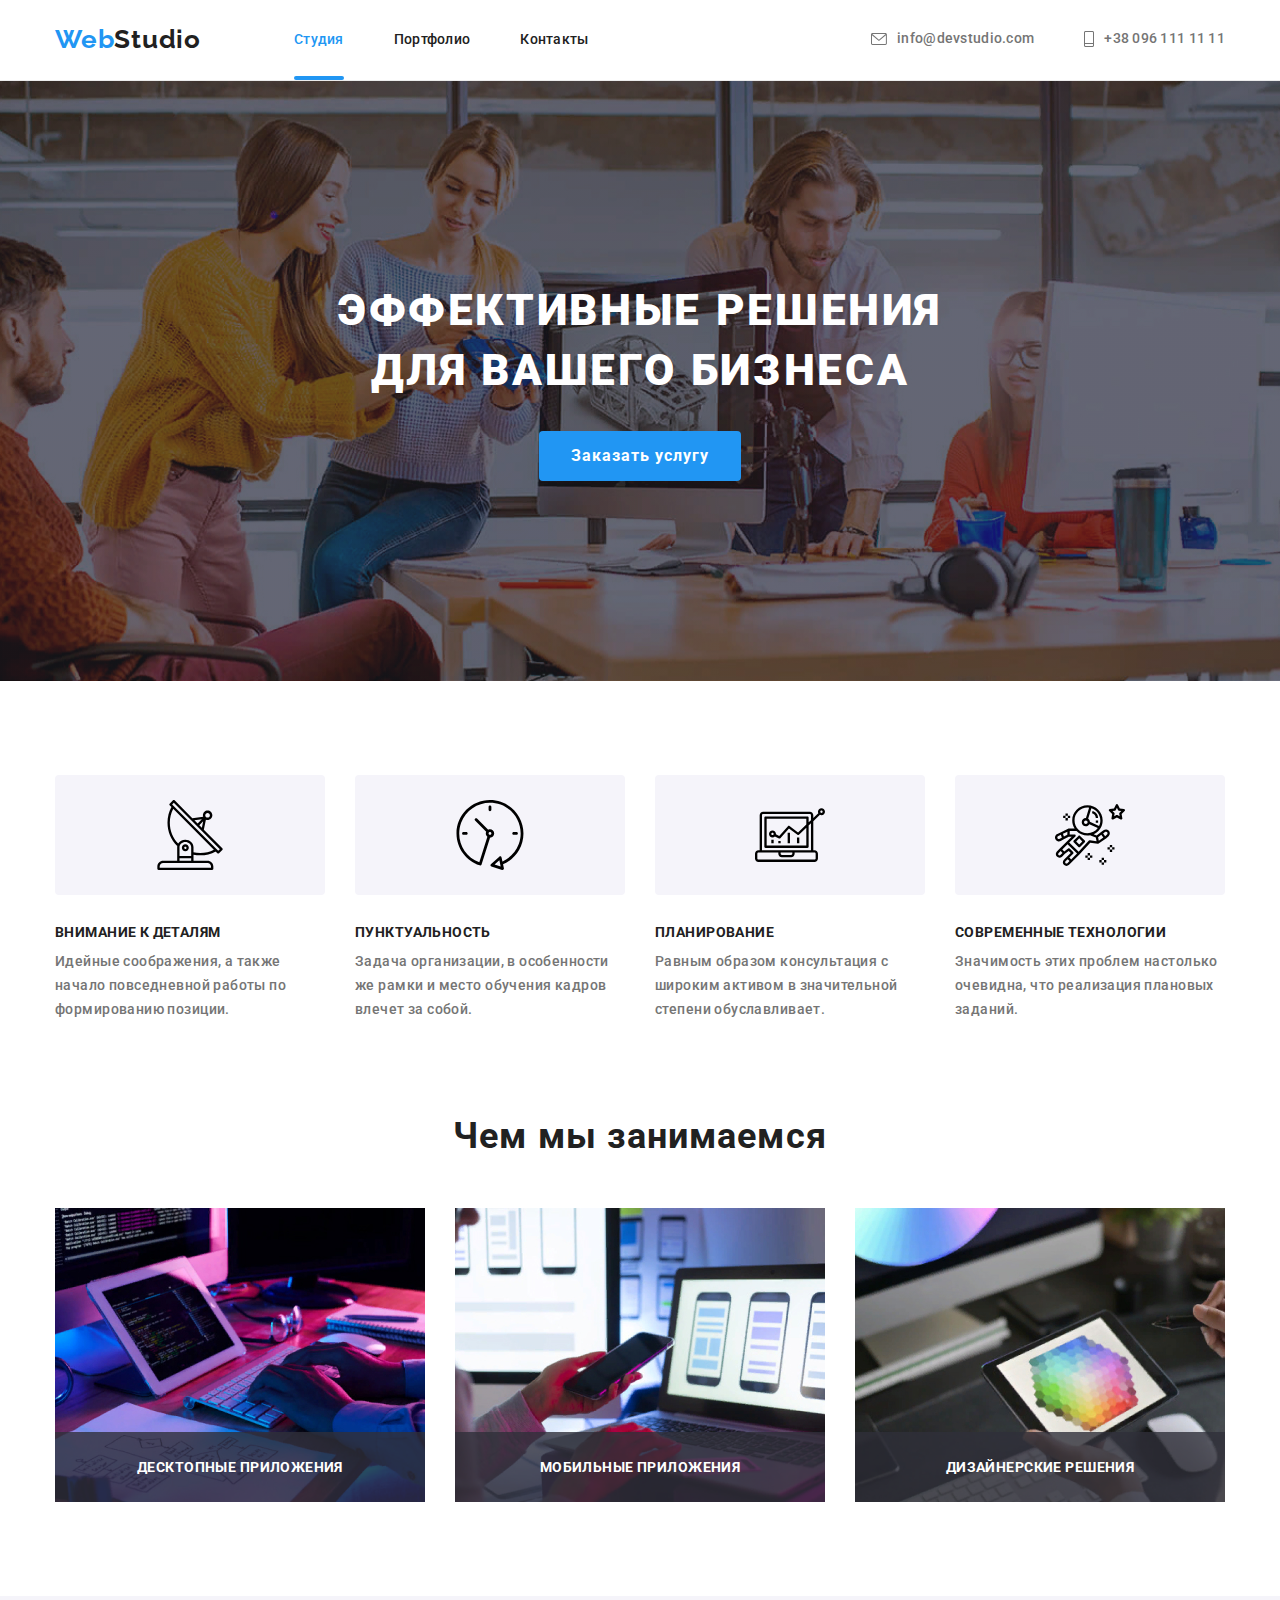
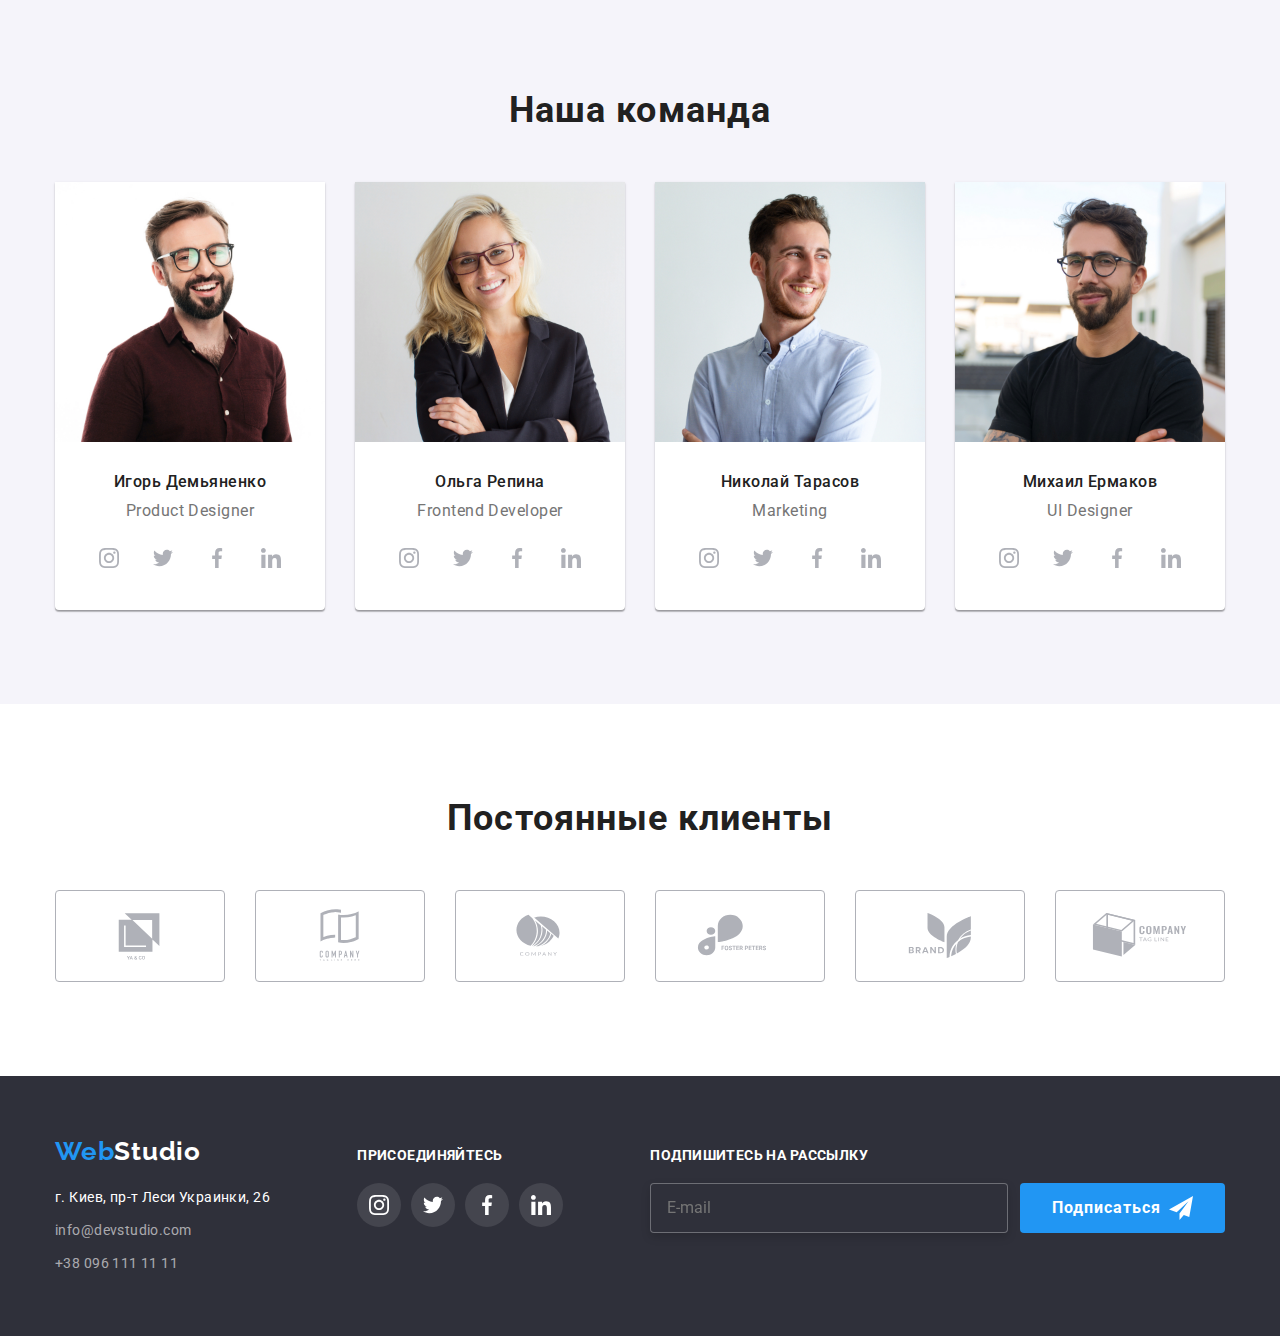
==== commit 8a457cb5: "ORDNUNG" ====
--- a/index.html
+++ b/index.html
@@ -17,10 +17,12 @@
     <link rel="stylesheet" href="https://cdnjs.cloudflare.com/ajax/libs/animate.css/4.1.1/animate.min.css" />
 </head>
 <body>
+    <!------------------ HEADER------------------->
     <header class="header">
        <div class="container header-container"> 
         <a class="link" href="/"><span class="first-logo">Web</span><span class="header-logo">Studio</span></a>
-        <!-- Навигация на другие страницы -->
+
+        <!------------------ Навигация на другие страницы -------------->
         <nav>
             <ul class="list header-list">
                 <li class="header-item">
@@ -35,7 +37,6 @@
             </ul>            
         </nav>
         <ul class="list header-connect">
-            
             <li class="header-item">
                 <a class="link header-tel contact-icon-item" href="info@devstudio.com">
                     <svg class="contact-email-icon" width="16" height="12">
@@ -51,14 +52,15 @@
         </ul>          
       </div>
     </header>
+    <!-------------------------- MAIN-------------------------->
     <main>
-
         <section class="hero hero-background"> 
             <div class="container">
             <h1 class="hero-title">Эффективные решения для вашего бизнеса</h1>
             <button class="hero-btn" type="button" data-modal-open>Заказать услугу</button>
             </div>
         </section>
+        <!---------------------------- SECTION------------------------->
         <section class="section">
             <div class="container">
             <ul class="list header-list">
@@ -101,6 +103,7 @@
             </ul>
             </div>
         </section>
+        <!-------------------------- CUPATION-------------------------->
         <section class="occupation">
             <div class="container">
             <h2 class="occupation-title">Чем мы занимаемся</h2>
@@ -129,8 +132,8 @@
             </ul>
             </div>
         </section>
-        <section class="section team">
-            
+        <!-------------------------- TEAM-------------------------->
+        <section class="section team">            
             <div class="container">
             <h2 class="team-title">Наша команда</h2>
             <ul class="list header-list">
@@ -180,8 +183,7 @@
                 <li class="team-item">
                     <img src="./images/img5.jpg" 
                          alt="фото Ольга Репина" 
-                         width="270"
-                    >
+                         width="270">
                     <div class="team-member-item">
                         <h3 class="team-member">Ольга Репина</h3>
                         <p class="team-description" lang="en">Frontend Developer</p>
@@ -220,8 +222,7 @@
                 <li class="team-item">
                     <img src="./images/img6.jpg" 
                          alt="фото Николай Тарасов"
-                         width="270"
-                    >
+                         width="270">
                     <div class="team-member-item">
                         <h3 class="team-member">Николай Тарасов</h3>
                         <p class="team-description" lang="en">Marketing</p>
@@ -260,8 +261,7 @@
                 <li class="team-item">
                     <img src="./images/img7.jpg"
                          alt="фото Михаил Ермаков"
-                         width="270"
-                    >
+                         width="270">
                     <div class="team-member-item">
                         <h3 class="team-member">Михаил Ермаков</h3>
                         <p class="team-description" lang="en">UI Designer</p>
@@ -300,6 +300,7 @@
             </ul>
             </div>
         </section>
+        <!-------------------------- CLIENTS -------------------------->
         <section class="section">
             <div class="container">
                 <h2 class="team-title">Постоянные клиенты</h2>
@@ -349,8 +350,8 @@
                 </ul>
             </div>
         </section>
-
     </main>
+    <!-------------------------- FOOTER ------------------------->
     <footer class="foother">
     <div class="container foother-list header-list">
     <div>
@@ -420,11 +421,10 @@
                         </button>
                     </div>
                 </form>
-            </div>
-        
-        
-    </div>
+            </div>        
+        </div>
     </footer>
+    <!-------------------------- MODAL-------------------------->
     <div class="backdrop is-hidden" data-modal>
         <div class="modal">
             <button type="button" class="modal-close" data-modal-close>
@@ -502,7 +502,6 @@
                 <button type="submit" class="modal-btn">Отправить</button>
              </form>
         </div>
-
     </div>
     <script src="./js/modal.js"></script>
 </body>
--- a/css/styles.css
+++ b/css/styles.css
@@ -31,6 +31,7 @@
 
 .foother-list {
   align-items: baseline;
+  justify-content: space-between;
 }
 
 .header-container {
@@ -97,6 +98,28 @@
   color: var(--discription-color);
   transition: color 250ms linear;
   transition-timing-function: cubic-bezier(0.4, 0, 0.2, 1);
+}
+
+.contact-tel-icon {
+  fill: currentColor;
+  margin-right: 10px;
+  width: 10px;
+  height: 16px;
+  align-items: center;
+}
+
+.contact-email-icon {
+  fill: currentColor;
+  margin-right: 10px;
+  width: 16px;
+  height: 12px;
+  align-items: center;
+}
+
+.contact-icon-item {
+  display: flex;
+  align-items: center;
+  justify-content: center;
 }
 
 .foother-address:hover,
@@ -424,8 +447,25 @@
   margin-top: 20px;
 }
 
+.foother-social-link {
+  width: 44px;
+  height: 44px;
+  background: rgba(255, 255, 255, 0.1);
+  display: flex;
+  justify-content: center;
+  align-items: center;
+  border-radius: 50%;
+  color: var(--primary-white-color);
+  transition: background-color 250ms linear, color 250ms linear;
+  transition-timing-function: cubic-bezier(0.4, 0, 0.2, 1);
+}
+
+.foother-social-link:hover,
+.foother-social-link:focus {
+  background-color: var(--accent-color);
+}
+
 /*-------------portofolio-----------*/
-
 .portofolio-title {
   font-weight: 700;
   font-size: 18px;
@@ -528,27 +568,7 @@
   box-shadow: 0px 3px 1px rgba(0, 0, 0, 0.1), 0px 1px 2px rgba(0, 0, 0, 0.08),
     0px 2px 2px rgba(0, 0, 0, 0.12);
 }
-.contact-tel-icon {
-  fill: currentColor;
-  margin-right: 10px;
-  width: 10px;
-  height: 16px;
-  align-items: center;
-}
-
-.contact-email-icon {
-  fill: currentColor;
-  margin-right: 10px;
-  width: 16px;
-  height: 12px;
-  align-items: center;
-}
-
-.contact-icon-item {
-  display: flex;
-  align-items: center;
-  justify-content: center;
-}
+
 
 .foother-social-title {
   font-family: Roboto;
@@ -562,28 +582,7 @@
   margin-bottom: 20px;
 }
 
-.foother-social-contacts {
-  margin-left: 70px;
-}
-
-.foother-social-link {
-  width: 44px;
-  height: 44px;
-  background: rgba(255, 255, 255, 0.1);
-  display: flex;
-  justify-content: center;
-  align-items: center;
-  border-radius: 50%;
-  color: var(--primary-white-color);
-  transition: background-color 250ms linear, color 250ms linear;
-  transition-timing-function: cubic-bezier(0.4, 0, 0.2, 1);
-}
-
-.foother-social-link:hover,
-.foother-social-link:focus {
-  background-color: var(--accent-color);
-}
-
+/*---------------------------MODAL------------------------*/
 .backdrop {
   position: fixed;
   top: 0;
@@ -655,6 +654,7 @@
   margin-bottom: 10px;
 }
 
+/*--------------------------FORM------------------*/
 .form-input {
   width: 100%;
   border: 1px solid rgba(33, 33, 33, 0.2);
@@ -697,7 +697,7 @@
   font-size: 12px;
   line-height: 1.71;
   letter-spacing: 0.01em;
-  color: #757575;
+  color: var(--discription-color);
 }
 
 .form-field {
@@ -733,7 +733,7 @@
   font-size: 14px;
   line-height: 1.71;
   letter-spacing: 0.03em;
-  color: #757575;
+  color: var(--discription-color);
   display: flex;
   justify-content: center;
   align-items: center;
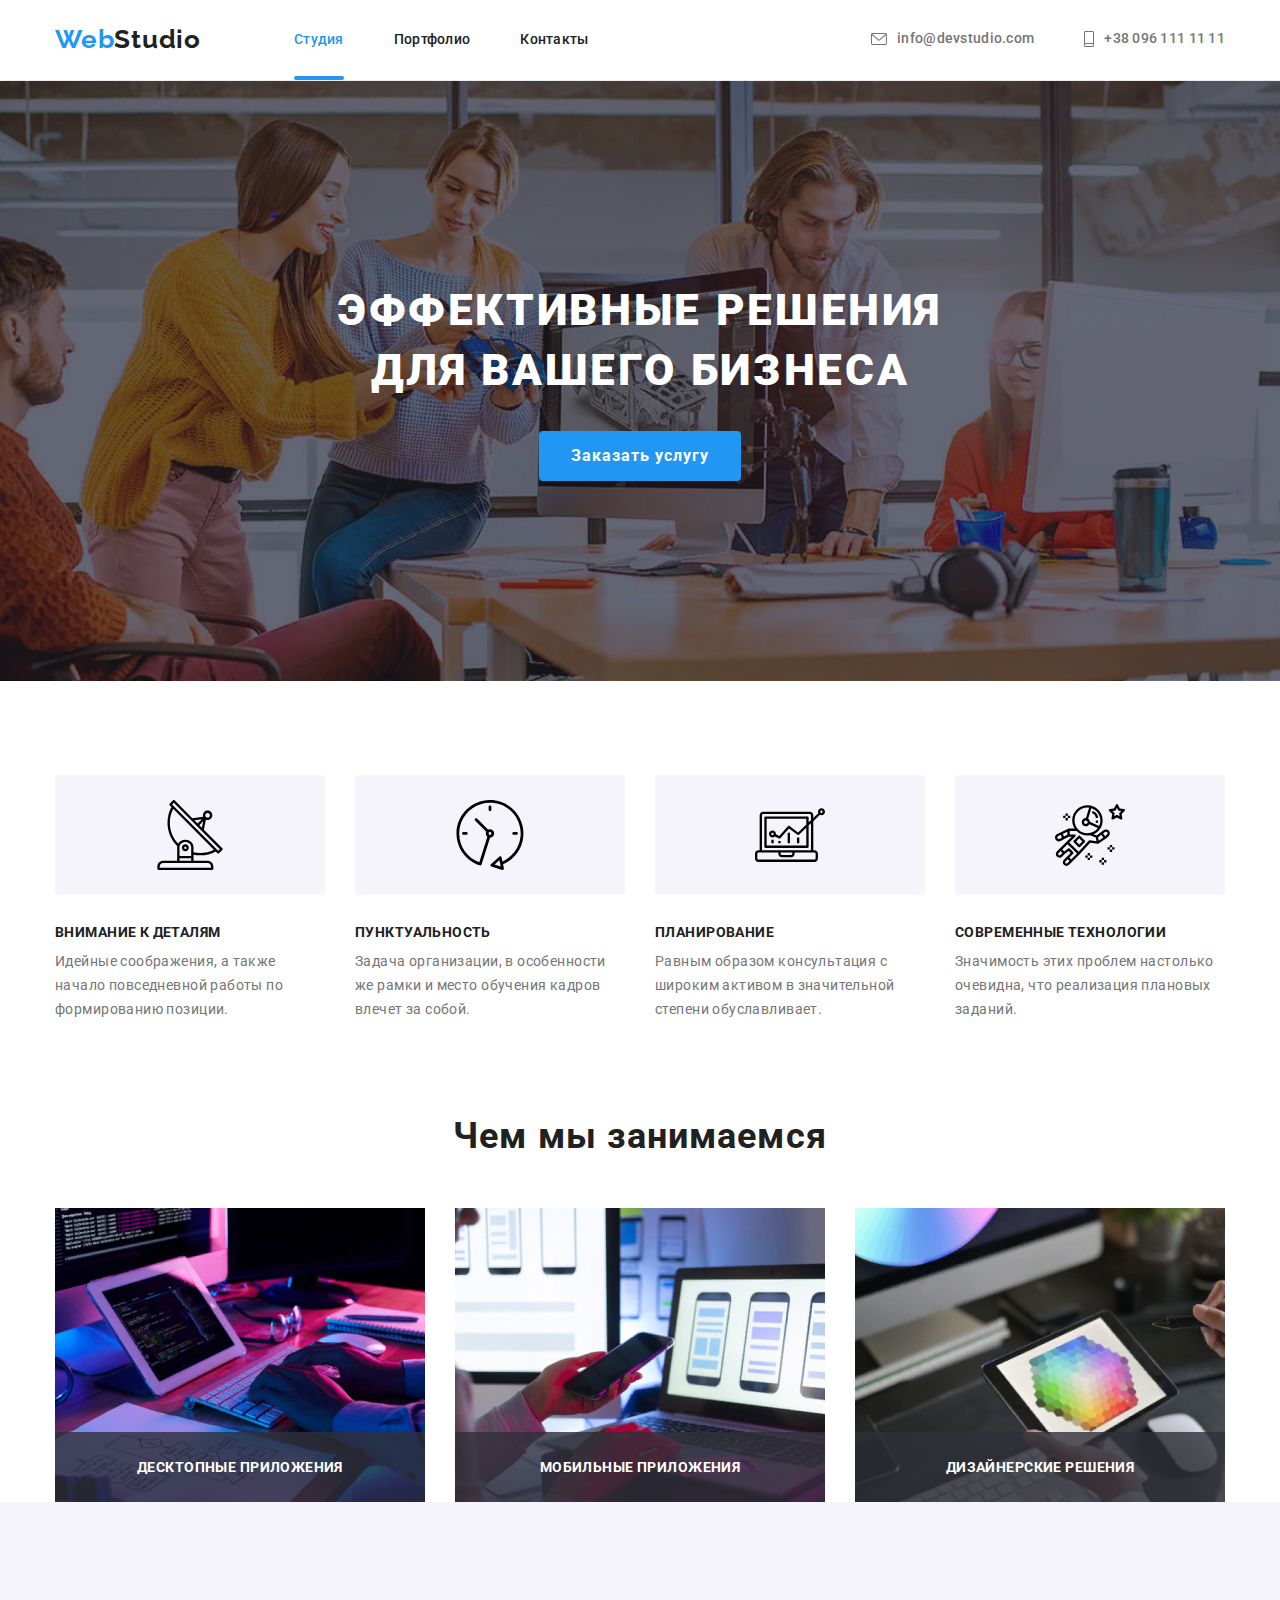
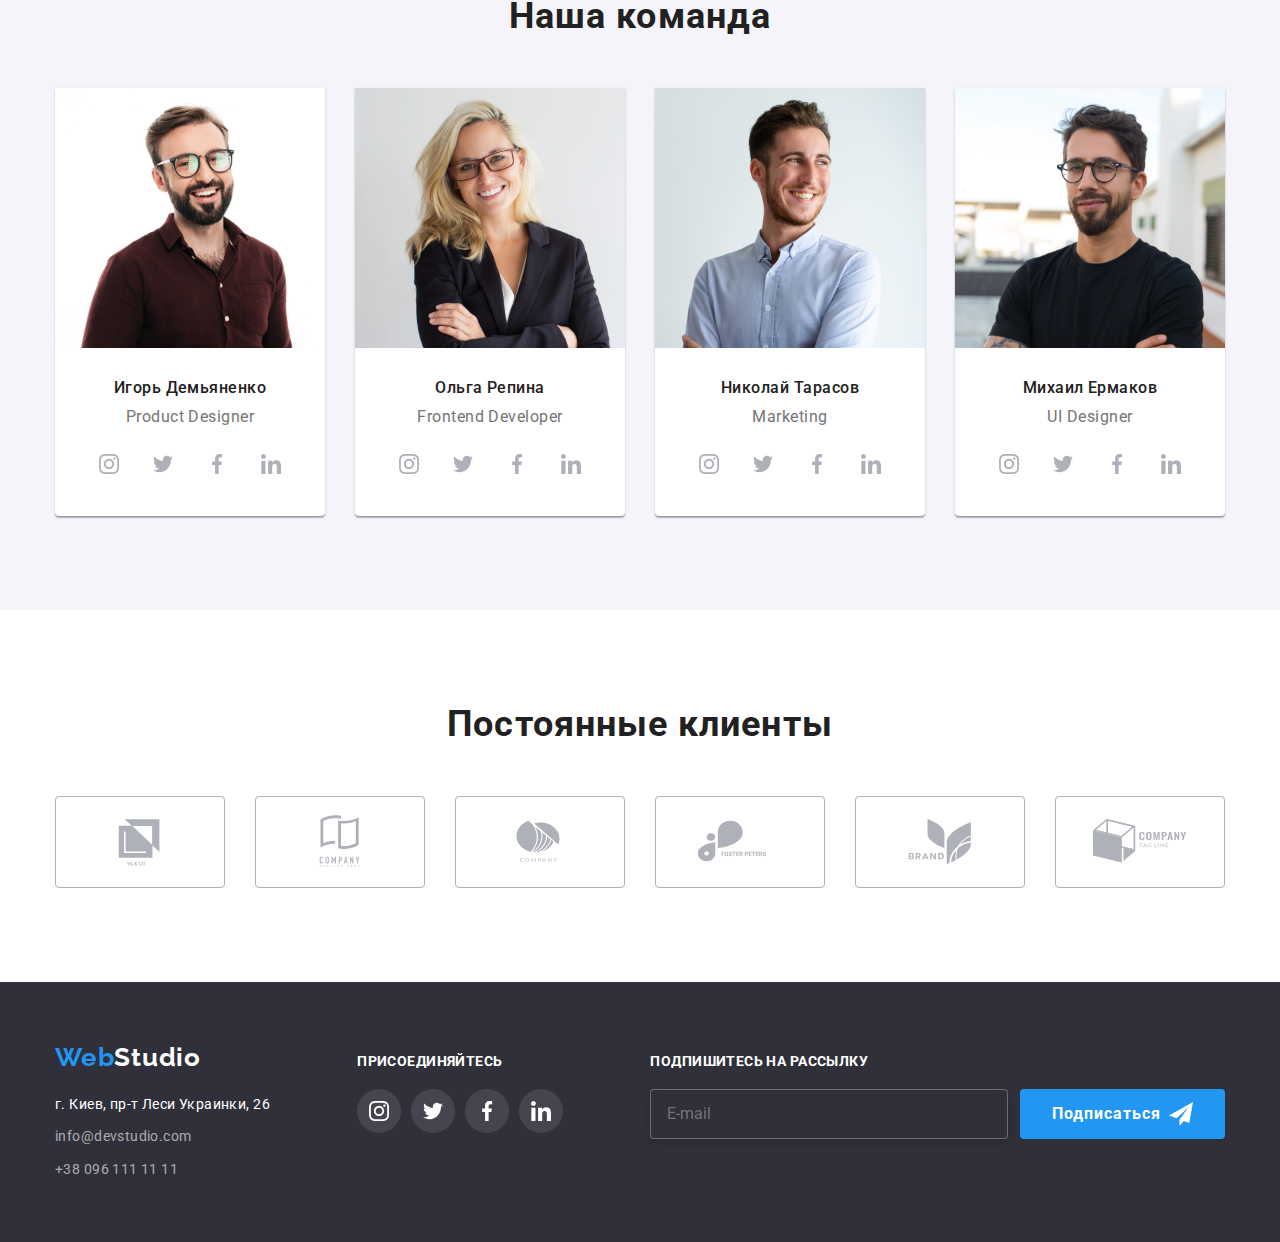
==== commit cf26f4c9: "hw6" ====
--- a/index.html
+++ b/index.html
@@ -23,13 +23,13 @@
         <a class="link" href="/"><span class="first-logo">Web</span><span class="header-logo">Studio</span></a>
 
         <!------------------ Навигация на другие страницы -------------->
-        <nav>
+        <nav class="site-nav">
             <ul class="list header-list">
                 <li class="header-item">
                     <a class="link current header-link" href="index.html">Студия</a>
                 </li>
                 <li class="header-item">
-                    <a class="link header-link" href="portofolio.html">Портфолио</a>
+                    <a class="link header-link" href="portfolio.html">Портфолио</a>
                 </li>
                 <li class="header-item">
                     <a class="link header-link" href="#">Контакты</a>
@@ -63,42 +63,43 @@
         <!---------------------------- SECTION------------------------->
         <section class="section">
             <div class="container">
-            <ul class="list header-list">
-                <li class="item-grosse section-item">
+            <h2 class="visually-hidden section-title">Наши преимущества</h2>
+            <ul class="list features-list">
+                <li class=" features-item">
                     <div class="section-icon">
                         <svg class="section-social-icon" width="70" height="70">
                             <use href="./images/icons.svg#icon-antenna"></use>
                         </svg>
                     </div>
-                    <h3 class="section-title">Внимание к деталям</h3>
-                    <p class="section-text">Идейные соображения, а также начало повседневной работы по формированию позиции.</p>
-                </li>
-                <li class="item-grosse section-item">
+                    <h3 class="features-title">Внимание к деталям</h3>
+                    <p class="features-text">Идейные соображения, а также начало повседневной работы по формированию позиции.</p>
+                </li>
+                <li class="features-item">
                     <div class="section-icon">
                         <svg class="section-social-icon" width="70" height="70">
                             <use href="./images/icons.svg#icon-clock"></use>
                         </svg>
                     </div>
-                    <h3 class="section-title">Пунктуальность</h3>
-                    <p class="section-text">Задача организации, в особенности же рамки и место обучения кадров влечет за собой.</p>
-                </li>
-                <li class="item-grosse section-item">
+                    <h3 class="features-title">Пунктуальность</h3>
+                    <p class="features-text">Задача организации, в особенности же рамки и место обучения кадров влечет за собой.</p>
+                </li>
+                <li class="features-item">
                     <div class="section-icon">
                         <svg class="section-social-icon" width="70" height="70">
                             <use href="./images/icons.svg#icon-diagram"></use>
                         </svg>
                     </div>
-                    <h3 class="section-title">Планирование</h3>
-                    <p class="section-text">Равным образом консультация с широким активом в значительной степени обуславливает.</p>
-                </li>
-                <li class="item-grosse section-item">
+                    <h3 class="features-title">Планирование</h3>
+                    <p class="features-text">Равным образом консультация с широким активом в значительной степени обуславливает.</p>
+                </li>
+                <li class="features-item">
                     <div class="section-icon">
                         <svg class="section-social-icon" width="70" height="70">
                             <use href="./images/icons.svg#icon-astronaut"></use>
                         </svg>
                     </div>
-                    <h3 class="section-title">Современные технологии</h3>
-                    <p class="section-text">Значимость этих проблем настолько очевидна, что реализация плановых заданий.</p>
+                    <h3 class="features-title">Современные технологии</h3>
+                    <p class="features-text">Значимость этих проблем настолько очевидна, что реализация плановых заданий.</p>
                 </li>
             </ul>
             </div>
@@ -106,7 +107,7 @@
         <!-------------------------- CUPATION-------------------------->
         <section class="occupation">
             <div class="container">
-            <h2 class="occupation-title">Чем мы занимаемся</h2>
+            <h2 class="section-title">Чем мы занимаемся</h2>
             <ul class="list header-list">
                 <li class="section-item">
                     <img src="./images/img.jpg" 
@@ -135,7 +136,7 @@
         <!-------------------------- TEAM-------------------------->
         <section class="section team">            
             <div class="container">
-            <h2 class="team-title">Наша команда</h2>
+            <h2 class="section-title">Наша команда</h2>
             <ul class="list header-list">
                 <li class="team-item">
                     <img src="./images/img4.jpg" 
@@ -303,7 +304,7 @@
         <!-------------------------- CLIENTS -------------------------->
         <section class="section">
             <div class="container">
-                <h2 class="team-title">Постоянные клиенты</h2>
+                <h2 class="section-title">Постоянные клиенты</h2>
                 <ul class="client-social-list list">
                     <li class="client-social-item">
                         <a href="" class="client-social-link">
@@ -355,9 +356,9 @@
     <footer class="foother">
     <div class="container foother-list header-list">
     <div>
-    <a class="link foother-margin" href="/"><span class="first-logo">Web</span><span class="foother-logo">Studio</span></a>
-        <address>             
-            <ul class="list foother-margin"> 
+    <a class="link" href="/"><span class="first-logo">Web</span><span class="foother-logo">Studio</span></a>
+        <address class="foother-margin">             
+            <ul class="list"> 
                 <li class="foother-item">
                     <a class="link foother-address" href="https://goo.gl/maps/ieKD5LUYVfnfS2iM7"
                     target="_blank"
@@ -408,7 +409,7 @@
             <div class="foother-social-contacts">
                 <h3 class="foother-social-title">Подпишитесь на рассылку</h3>
                 <form action="#" class="follow">
-                    <div class="cb-item">
+                    <div class="contact-icon-item">
                         <input class="follow-input" 
                         type="email" 
                         placeholder="E-mail"
--- a/css/styles.css
+++ b/css/styles.css
@@ -70,8 +70,12 @@
   font-size: 26px;
   line-height: 1.19;
   letter-spacing: 0.03em;
-  color: var(--body-text-color);
-  margin-right: 93px;
+  color: var(--body-text-color);  
+}
+.site-nav {
+  margin-left: 93px;
+  display: flex;
+  align-items: center;
 }
 
 /*--------------HEADER-------------*/
@@ -226,7 +230,7 @@
   margin-bottom: 30px;
 }
 
-.section-title {
+.features-title {
   font-weight: 700;
   font-size: 14px;
   line-height: 1.14;
@@ -234,6 +238,13 @@
   text-transform: uppercase;
   color: var(--body-text-color);
   margin-bottom: 10px;
+}
+
+.features-list {
+  display: flex;
+  flex-wrap: wrap;
+  margin-left: -30px;
+  margin-top: -30px;
 }
 
 .team-item:not(:last-child),
@@ -262,12 +273,14 @@
   color: #ffffff;
 }
 
-.item-grosse {
-  max-width: 270px;
-}
-
-.section-text {
-  font-weight: 500;
+.features-item{
+  flex-basis: calc(100% / 4 - 30px);
+  margin-left: 30px;
+  margin-top: 30px;
+}
+
+.features-text {
+  font-weight: 400;
   font-size: 14px;
   line-height: 1.71;
   letter-spacing: 0.03em;
@@ -276,14 +289,13 @@
 
 /*--------------- team/occupation -------------*/
 .occupation {
-  padding-bottom: 94px;
+  padding-top: 0px;
 }
 .team {
   background: #f5f4fa;
 }
 
-.occupation-title,
-.team-title {
+.section-title {
   font-weight: 700;
   font-size: 36px;
   line-height: 1.16;
@@ -301,8 +313,7 @@
 .team-member {
   font-weight: 500;
   font-size: 16px;
-  line-height: 19px;
-  /* identical to box height */
+  line-height: 1.19;
   text-align: center;
   letter-spacing: 0.03em;
   color: var(--body-text-color);
@@ -311,8 +322,7 @@
 
 .team-description {
   font-size: 16px;
-  line-height: 19px;
-  /* identical to box height */
+  line-height: 1.19;
   text-align: center;
   letter-spacing: 0.03em;
   color: var(--discription-color);
@@ -419,7 +429,6 @@
 
 .foother-address {
   font-style: normal;
-  font-weight: normal;
   font-size: 14px;
   line-height: 1.71;
   letter-spacing: 0.03em;
@@ -430,7 +439,6 @@
 
 .foother-tel {
   font-style: normal;
-  font-weight: normal;
   font-size: 14px;
   line-height: 1.71;
   letter-spacing: 0.03em;
@@ -465,8 +473,8 @@
   background-color: var(--accent-color);
 }
 
-/*-------------portofolio-----------*/
-.portofolio-title {
+/*-------------portfolio-----------*/
+.portfolio-title {
   font-weight: 700;
   font-size: 18px;
   line-height: 2;
@@ -475,40 +483,46 @@
   margin-bottom: 4px;
 }
 
-.portofolio-item:not(:nth-child(3n)) {
+.portfolio-item:not(:nth-child(3n)) {
   margin-right: 30px;
 }
 
-.portofolio-item:hover,
-.portofolio-item:focus {
+.portfolio-link {
+  display: flex;
+  flex-direction: column;
+  height: 100%;
+}
+
+.portfolio-link:hover,
+.portfolio-link:focus {
   box-shadow: 0px 1px 1px rgba(0, 0, 0, 0.12), 0px 4px 4px rgba(0, 0, 0, 0.06),
     1px 4px 6px rgba(0, 0, 0, 0.16);
 }
 
-.portofolio-pad {
-  padding: 20px 24px;
-}
-
-.portofolio-item {
-  background: var(--primary-white-color);
+.portfolio-pad {
+  padding: 20px 24px;  
   border: 1px solid #eeeeee;
-  box-sizing: border-box;
+  border-top: none; 
+}
+
+.portfolio-item {
+  background: var(--primary-white-color);  
   width: 370px;
   transition: box-shadow 250ms linear, color 250ms linear;
   transition-timing-function: cubic-bezier(0.4, 0, 0.2, 1);
   position: relative;
 }
 
-.portofolio-item:hover .portofolio-img-text {
+.portfolio-item:hover .portfolio-img-text {
   transform: translateY(0);
 }
 
-.portofolio-item-wrap {
+.portfolio-item-wrap {
   position: relative;
   overflow: hidden;
 }
 
-.portofolio-img-text {
+.portfolio-img-text {
   position: absolute;
   top: 0;
   right: 0;
@@ -526,18 +540,18 @@
   transition-timing-function: cubic-bezier(0.4, 0, 0.2, 1);
 }
 
-.portofolio-item:not(:nth-child(n + 7)) {
+.portfolio-item:not(:nth-child(n + 7)) {
   margin-bottom: 30px;
 }
 
-.portofolio-description {
+.portfolio-description {
   font-size: 16px;
   line-height: 1.87;
   letter-spacing: 0.03em;
   color: var(--discription-color);
 }
 
-.portofolio-btn {
+.portfolio-btn {
   background: #f5f4fa;
   border-radius: 4px;
   font-family: "Roboto", sans-serif;
@@ -558,10 +572,10 @@
 
 .ul-btn {
   justify-content: center;
-  padding-bottom: 50px;
-}
-.portofolio-btn:hover,
-.portofolio-btn:focus {
+  margin-bottom: 50px;
+}
+.portfolio-btn:hover,
+.portfolio-btn:focus {
   cursor: pointer;
   color: var(--primary-white-color);
   background: var(--accent-color);
@@ -758,7 +772,7 @@
 }
 .cb-item {
   display: flex;
-  justify-content: center;
+  align-items: center;
   margin-top: 20px;
   margin-bottom: 30px;
 }
@@ -774,6 +788,7 @@
   margin-right: 12px;
   color: rgba(255, 255, 255, 0.6);
   padding-left: 16px;
+  outline: none;
 }
 
 .input-wrap {
@@ -786,6 +801,7 @@
   transform: translateY(-50%);
 }
 
+.follow-input:focus, 
 .form-input:focus {
   border-color: var(--accent-color);
 }
@@ -815,3 +831,6 @@
 .icon-send {
   margin-left: 8px;
 }
+.button-item:not(:last-child) {
+  margin-right: 8px
+ }
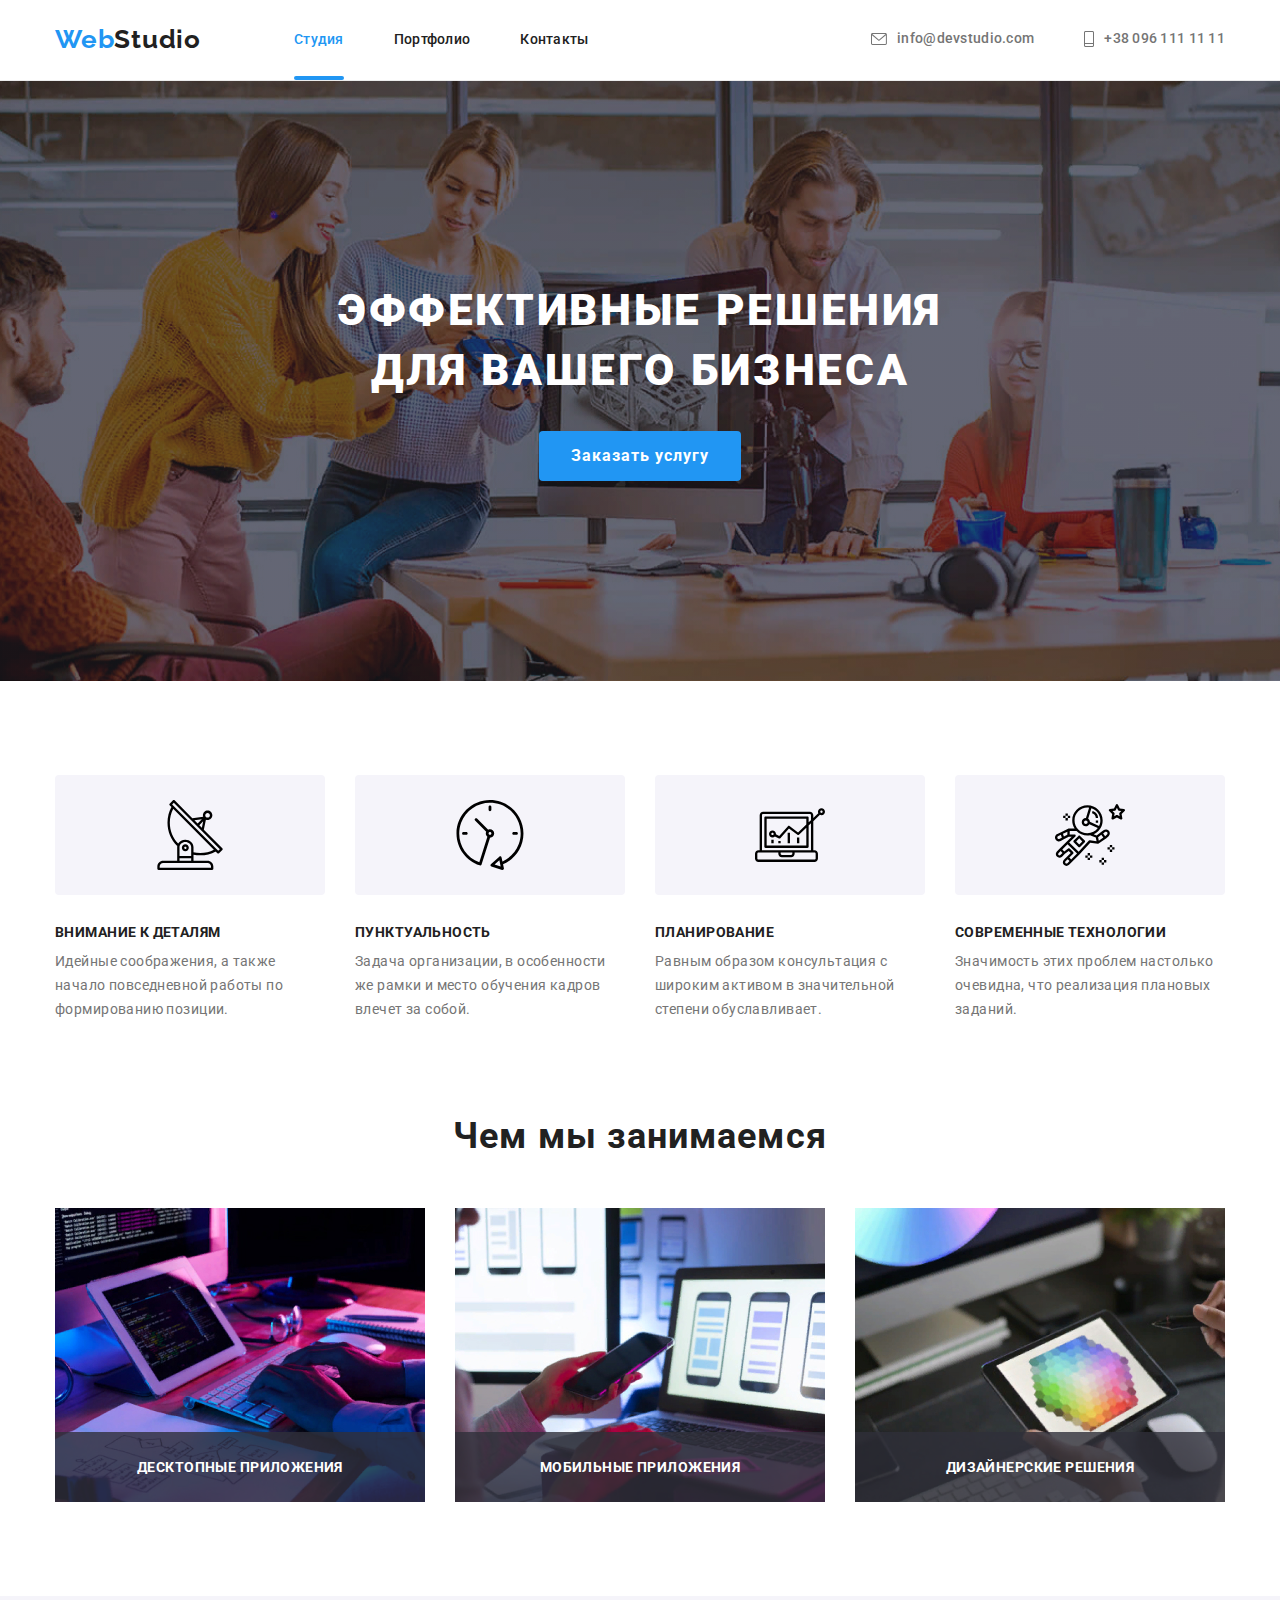
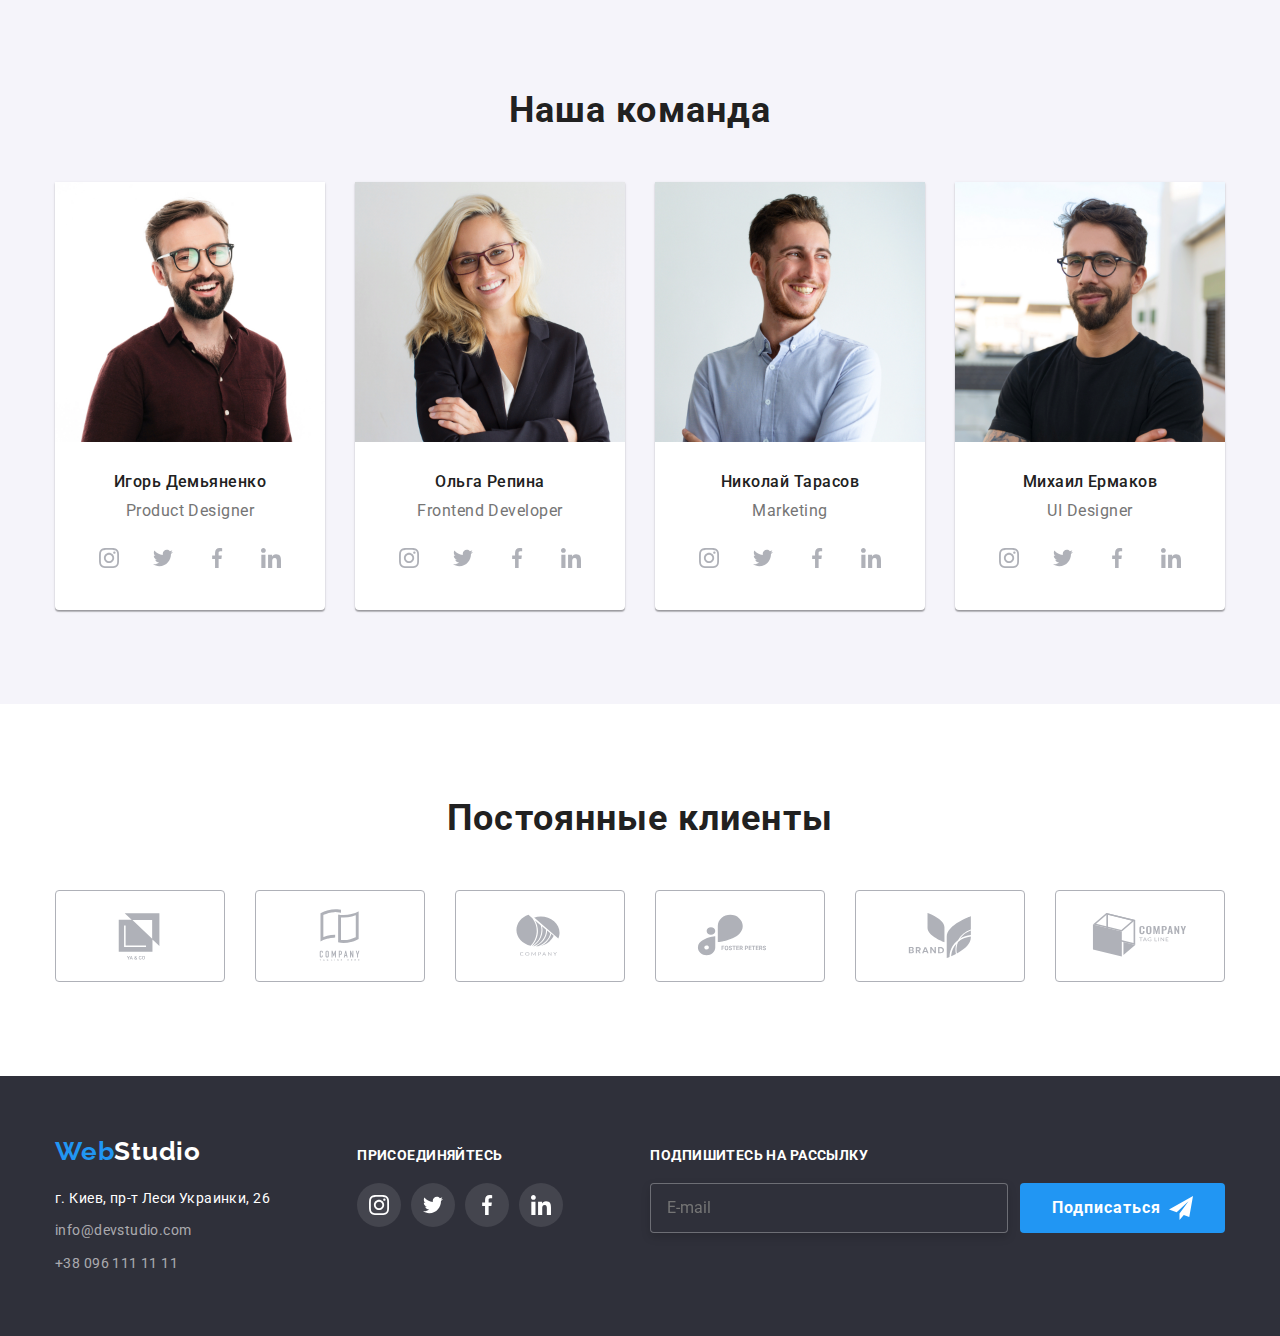
==== commit c0c4634b: "ths" ====
--- a/index.html
+++ b/index.html
@@ -105,7 +105,7 @@
             </div>
         </section>
         <!-------------------------- CUPATION-------------------------->
-        <section class="occupation">
+        <section class="occupation section">
             <div class="container">
             <h2 class="section-title">Чем мы занимаемся</h2>
             <ul class="list header-list">
--- a/css/styles.css
+++ b/css/styles.css
@@ -563,8 +563,7 @@
   letter-spacing: 0.03em;
   color: var(--body-text-color);
   cursor: pointer;
-  padding: 6px 22px;
-  margin-left: 8px;
+  padding: 6px 22px;  
   transition: box-shadow 250ms linear, background-color 250ms linear,
     color 250ms linear;
   transition-timing-function: cubic-bezier(0.4, 0, 0.2, 1);
